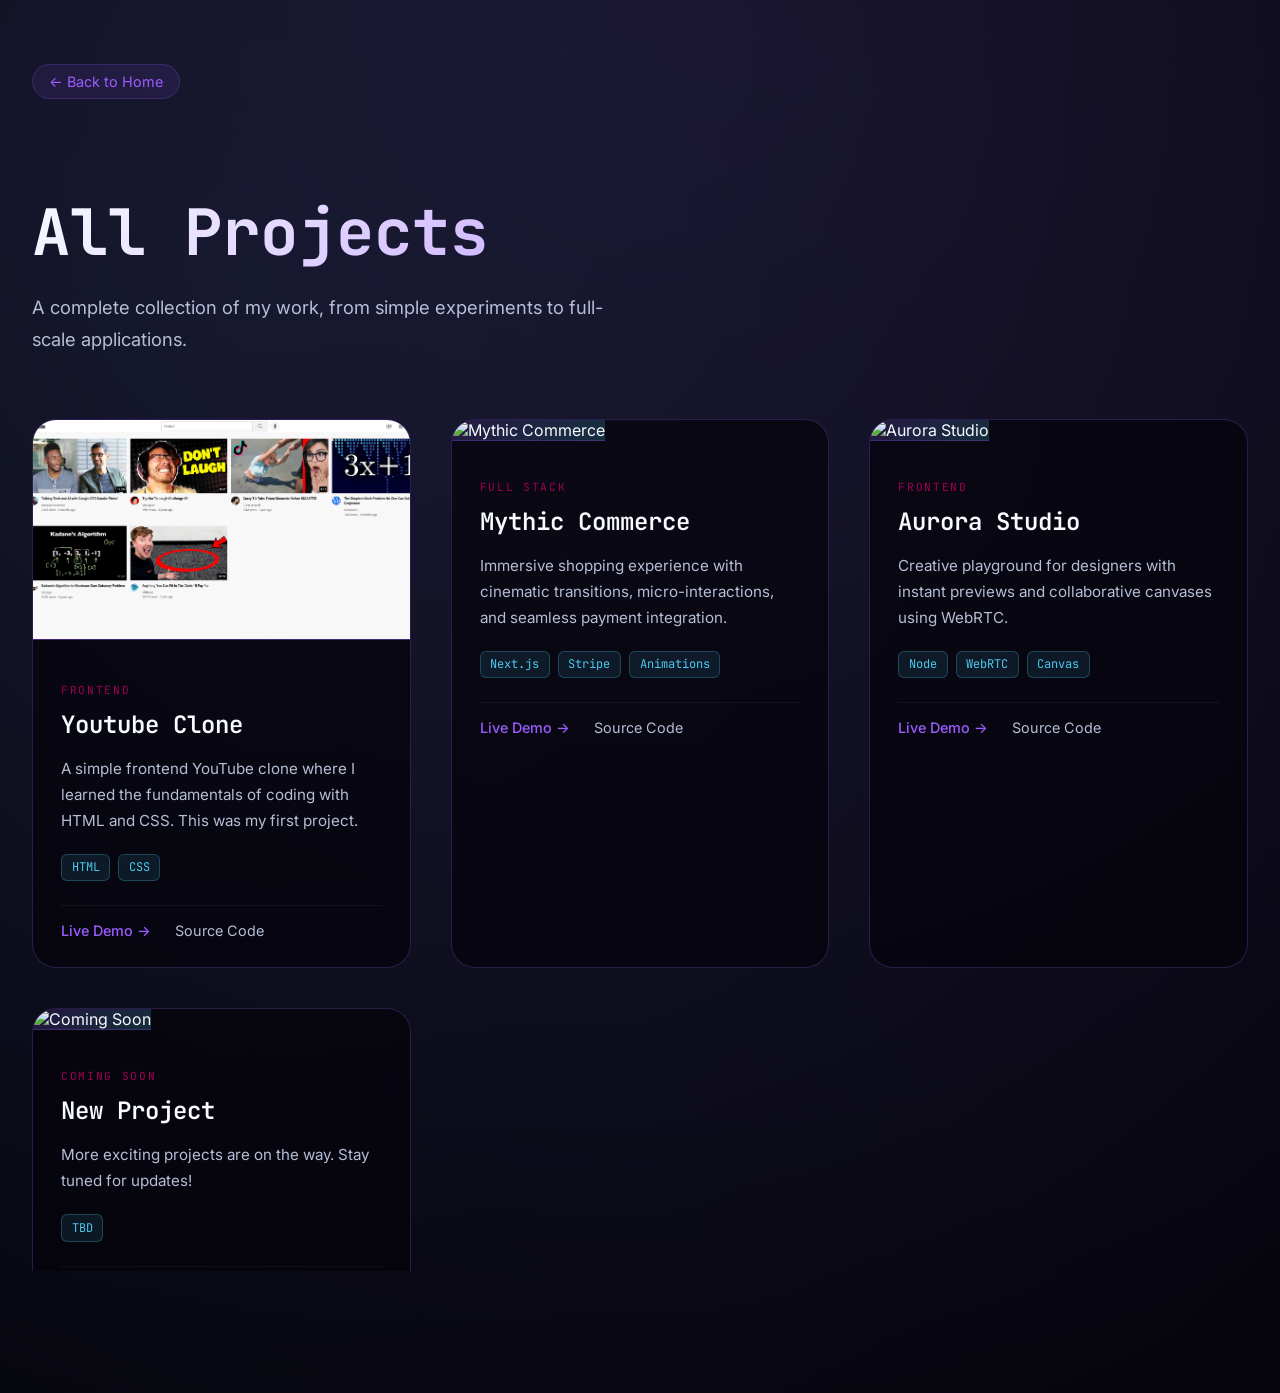
==== projects.html @ 7b9e7d7f "Complete portfolio redesign: Projects section tree layout, All Projects page, hero CTA, enhanced con" ====
<!DOCTYPE html>
<html lang="en">
  <head>
    <meta charset="UTF-8" />
    <meta name="viewport" content="width=device-width, initial-scale=1.0" />
    <title>All Projects | Z1NX Portfolio</title>
    <meta name="description" content="Complete portfolio of projects by Tanvir Hossain Jisan (Z1NX)." />
    <link rel="icon" href="icons/favicon.png" type="image/png">
    
    <link rel="preconnect" href="https://fonts.googleapis.com" />
    <link rel="preconnect" href="https://fonts.gstatic.com" crossorigin />
    <link
      href="https://fonts.googleapis.com/css2?family=JetBrains+Mono:wght@500;700&family=Inter:wght@400;500;600;700&display=swap"
      rel="stylesheet"
    />
    <link rel="stylesheet" href="./styles.css" />
    <style>
      /* Page-specific styles */
      .all-projects-page {
        min-height: 100vh;
        padding: 4rem 2rem 4rem;
        max-width: 1400px;
        margin: 0 auto;
      }

      .back-link {
        display: inline-flex;
        align-items: center;
        gap: 0.5rem;
        color: var(--purple);
        text-decoration: none;
        font-size: 0.9rem;
        margin-bottom: 3rem;
        padding: 0.5rem 1rem;
        border-radius: 2rem;
        background: rgba(155, 92, 255, 0.1);
        border: 1px solid rgba(155, 92, 255, 0.2);
        transition: all 0.3s;
      }

      .back-link:hover {
        background: var(--purple);
        color: #fff;
        border-color: var(--purple);
      }

      .page-title {
        font-size: clamp(2.5rem, 6vw, 4rem);
        margin-bottom: 1rem;
        color: var(--text);
        background: linear-gradient(135deg, var(--text), var(--purple));
        -webkit-background-clip: text;
        -webkit-text-fill-color: transparent;
        background-clip: text;
      }

      .page-subtitle {
        color: var(--muted);
        font-size: 1.15rem;
        margin-bottom: 4rem;
        max-width: 600px;
        line-height: 1.7;
      }

      /* Projects Grid */
      .projects-grid {
        display: grid;
        grid-template-columns: repeat(auto-fill, minmax(350px, 1fr));
        gap: 2.5rem;
      }

      .project-card-full {
        background: var(--card-bg);
        border: 1px solid var(--card-border);
        border-radius: 1.5rem;
        overflow: hidden;
        transition: all 0.4s cubic-bezier(0.4, 0, 0.2, 1);
        position: relative;
      }

      .project-card-full::before {
        content: "";
        position: absolute;
        inset: 0;
        background: radial-gradient(circle at top, rgba(155, 92, 255, 0.15), transparent 60%);
        opacity: 0;
        transition: opacity 0.4s ease;
        pointer-events: none;
      }

      .project-card-full:hover {
        transform: translateY(-12px);
        border-color: rgba(155, 92, 255, 0.5);
        box-shadow: 0 30px 60px rgba(0, 0, 0, 0.4), 0 0 40px rgba(155, 92, 255, 0.1);
      }

      .project-card-full:hover::before {
        opacity: 1;
      }

      .project-image {
        width: 100%;
        height: 220px;
        object-fit: cover;
        border-bottom: 1px solid var(--card-border);
        background: linear-gradient(135deg, rgba(155, 92, 255, 0.2), rgba(76, 201, 240, 0.2));
      }

      .project-info {
        padding: 1.75rem;
        position: relative;
        z-index: 1;
      }

      .project-category {
        font-family: var(--font-mono);
        font-size: 0.7rem;
        color: var(--maroon);
        text-transform: uppercase;
        letter-spacing: 0.15em;
        margin-bottom: 0.75rem;
      }

      .project-name {
        font-size: 1.5rem;
        color: var(--text);
        margin: 0 0 1rem;
        font-weight: 600;
        transition: color 0.3s;
      }

      .project-card-full:hover .project-name {
        color: var(--purple);
      }

      .project-desc {
        color: var(--muted);
        font-size: 0.95rem;
        line-height: 1.7;
        margin-bottom: 1.25rem;
      }

      .project-tech {
        display: flex;
        flex-wrap: wrap;
        gap: 0.5rem;
        margin-bottom: 1.5rem;
      }

      .project-tech span {
        font-size: 0.75rem;
        font-family: var(--font-mono);
        color: var(--blue);
        background: rgba(76, 201, 240, 0.1);
        padding: 0.3rem 0.6rem;
        border-radius: 6px;
        border: 1px solid rgba(76, 201, 240, 0.25);
      }

      .project-actions {
        display: flex;
        gap: 1.5rem;
        padding-top: 1rem;
        border-top: 1px solid rgba(255, 255, 255, 0.05);
      }

      .project-actions a {
        font-size: 0.9rem;
        color: var(--muted);
        text-decoration: none;
        transition: all 0.3s;
      }

      .project-actions a:first-child {
        color: var(--purple);
        font-weight: 500;
      }

      .project-actions a:hover {
        color: var(--text);
        transform: translateX(4px);
      }

      /* Light theme adjustments */
      [data-theme="light"] .project-card-full {
        box-shadow: 0 4px 20px rgba(0, 0, 0, 0.06);
      }

      [data-theme="light"] .project-card-full:hover {
        box-shadow: 0 30px 60px rgba(0, 0, 0, 0.12);
      }

      [data-theme="light"] .project-actions {
        border-top-color: rgba(0, 0, 0, 0.06);
      }

      [data-theme="light"] .page-title {
        background: linear-gradient(135deg, var(--text), var(--purple));
        -webkit-background-clip: text;
        -webkit-text-fill-color: transparent;
      }

      @media (max-width: 768px) {
        .projects-grid {
          grid-template-columns: 1fr;
        }

        .all-projects-page {
          padding: 3rem 1.5rem;
        }
      }
    </style>
  </head>
  <body class="loaded">
    <script>
      // Initialize theme IMMEDIATELY before content renders
      const savedTheme = localStorage.getItem('theme') || 'dark';
      document.documentElement.setAttribute('data-theme', savedTheme);
    </script>
    <main class="all-projects-page">
      <a href="index.html" class="back-link">← Back to Home</a>
      
      <h1 class="page-title">All Projects</h1>
      <p class="page-subtitle">A complete collection of my work, from simple experiments to full-scale applications.</p>

      <div class="projects-grid">
        <!-- Project 1 -->
        <article class="project-card-full">
          <img src="icons/youtube-demo.png" alt="Youtube Clone" class="project-image" />
          <div class="project-info">
            <p class="project-category">Frontend</p>
            <h3 class="project-name">Youtube Clone</h3>
            <p class="project-desc">A simple frontend YouTube clone where I learned the fundamentals of coding with HTML and CSS. This was my first project.</p>
            <div class="project-tech">
              <span>HTML</span>
              <span>CSS</span>
            </div>
            <div class="project-actions">
              <a href="https://z1nx-34.github.io/Youtube.com-Clone/" target="_blank">Live Demo →</a>
              <a href="https://github.com/Z1NX-34/Youtube.com-Clone" target="_blank">Source Code</a>
            </div>
          </div>
        </article>

        <!-- Project 2 -->
        <article class="project-card-full">
          <img src="https://placehold.co/600x400/100a1f/4cc9f0?text=Mythic+Commerce" alt="Mythic Commerce" class="project-image" />
          <div class="project-info">
            <p class="project-category">Full Stack</p>
            <h3 class="project-name">Mythic Commerce</h3>
            <p class="project-desc">Immersive shopping experience with cinematic transitions, micro-interactions, and seamless payment integration.</p>
            <div class="project-tech">
              <span>Next.js</span>
              <span>Stripe</span>
              <span>Animations</span>
            </div>
            <div class="project-actions">
              <a href="#" target="_blank">Live Demo →</a>
              <a href="#" target="_blank">Source Code</a>
            </div>
          </div>
        </article>

        <!-- Project 3 -->
        <article class="project-card-full">
          <img src="https://placehold.co/600x400/100a1f/a10054?text=Aurora+Studio" alt="Aurora Studio" class="project-image" />
          <div class="project-info">
            <p class="project-category">Frontend</p>
            <h3 class="project-name">Aurora Studio</h3>
            <p class="project-desc">Creative playground for designers with instant previews and collaborative canvases using WebRTC.</p>
            <div class="project-tech">
              <span>Node</span>
              <span>WebRTC</span>
              <span>Canvas</span>
            </div>
            <div class="project-actions">
              <a href="#" target="_blank">Live Demo →</a>
              <a href="#" target="_blank">Source Code</a>
            </div>
          </div>
        </article>

        <!-- Project 4 - Placeholder for future projects -->
        <article class="project-card-full">
          <img src="https://placehold.co/600x400/100a1f/9b5cff?text=Coming+Soon" alt="Coming Soon" class="project-image" />
          <div class="project-info">
            <p class="project-category">Coming Soon</p>
            <h3 class="project-name">New Project</h3>
            <p class="project-desc">More exciting projects are on the way. Stay tuned for updates!</p>
            <div class="project-tech">
              <span>TBD</span>
            </div>
            <div class="project-actions">
              <a href="#">Coming Soon →</a>
            </div>
          </div>
        </article>
      </div>
    </main>


  </body>
</html>
---- styles.css ----
:root {
  --bg: #05030b;
  --purple: #9b5cff;
  --blue: #4cc9f0;
  --maroon: #a10054;
  --glass: rgba(255, 255, 255, 0.08);
  --text: #f8fbff;
  --muted: #b6bed5;
  --shadow: 0 4px 20px rgba(0, 0, 0, 0.3);
  --card-bg: rgba(5, 3, 11, 0.7);
  --card-border: rgba(155, 92, 255, 0.25);
  --header-bg: rgba(5, 3, 11, 0.4);
  --header-scrolled-bg: rgba(5, 3, 11, 0.7);
  --input-bg: rgba(5, 3, 11, 0.6);
  --chip-bg: rgba(5, 3, 11, 0.45);
  --gradient-1: rgba(155, 92, 255, 0.12);
  --gradient-2: rgba(76, 201, 240, 0.08);
  --footer-bg: linear-gradient(
    180deg,
    rgba(5, 3, 11, 0.6),
    rgba(5, 3, 11, 0.9)
  );
  --footer-border: rgba(255, 255, 255, 0.1);
  --font-sans: "Inter", sans-serif;
  --font-mono: "JetBrains Mono", monospace;
}

[data-theme="light"] {
  --bg: #fafbfc;
  --purple: #8b5cf6;
  --blue: #06b6d4;
  --maroon: #f43f5e;
  --glass: rgba(255, 255, 255, 0.9);
  --text: #1e293b;
  --muted: #475569;
  --shadow: 0 4px 24px rgba(0, 0, 0, 0.06), 0 1px 3px rgba(0, 0, 0, 0.08);
  --card-bg: #ffffff;
  --card-border: rgba(0, 0, 0, 0.08);
  --header-bg: rgba(250, 251, 252, 0.85);
  --header-scrolled-bg: rgba(250, 251, 252, 0.98);
  --input-bg: #ffffff;
  --chip-bg: #f1f5f9;
  --gradient-1: rgba(139, 92, 246, 0.06);
  --gradient-2: rgba(6, 182, 212, 0.04);
  --footer-bg: linear-gradient(
    180deg,
    rgba(250, 251, 252, 0.95),
    rgba(241, 245, 249, 1)
  );
  --footer-border: rgba(0, 0, 0, 0.06);
}

*,
*::before,
*::after {
  box-sizing: border-box;
  /* Removed heavy global transitions for better performance */
}

/* Lenis Smooth Scroll Styles */
html.lenis, html.lenis body {
  height: auto;
}

.lenis.lenis-smooth {
  scroll-behavior: auto !important;
}

.lenis.lenis-smooth [data-lenis-prevent] {
  overscroll-behavior: contain;
}

/* Performance optimizations for smooth scrolling */
html {
  -webkit-font-smoothing: antialiased;
  -moz-osx-font-smoothing: grayscale;
}

body {
  will-change: scroll-position;
  -webkit-overflow-scrolling: touch;
}

/* GPU acceleration and containment for key elements */
.site-header {
  transform: translateZ(0);
  backface-visibility: hidden;
}

.section {
  transform: translateZ(0);
  backface-visibility: hidden;
  contain: content; /* Isolates rendering for better performance */
}

/* Custom Scrollbar */
::-webkit-scrollbar {
  width: 10px;
}

::-webkit-scrollbar-track {
  background: var(--bg);
}

::-webkit-scrollbar-thumb {
  background: var(--muted);
  border-radius: 5px;
  border: 2px solid var(--bg);
}

::-webkit-scrollbar-thumb:hover {
  background: var(--purple);
}

body {
  margin: 0;
  font-family: var(--font-sans);
  background: radial-gradient(circle at top, var(--gradient-1), transparent),
    radial-gradient(circle at 20% 20%, var(--gradient-2), transparent),
    var(--bg);
  color: var(--text);
  min-height: 100vh;
  overflow-x: hidden;
  opacity: 0;
}

h1,
h2,
h3,
h4,
h5,
h6 {
  font-family: var(--font-mono);
}

body.loaded {
  opacity: 1;
  animation: fadeIn 0.6s ease-out forwards;
}

/* Page Load Animation */
@keyframes fadeIn {
  from {
    opacity: 0;
  }
  to {
    opacity: 1;
  }
}

@keyframes slideUp {
  from {
    opacity: 0;
    transform: translateY(30px);
  }
  to {
    opacity: 1;
    transform: translateY(0);
  }
}

/* Apply load animations to hero elements */
body.loaded .hero-visual {
  animation: slideUp 0.7s ease-out 0.1s forwards;
  opacity: 0;
}

body.loaded .hero-content {
  animation: slideUp 0.7s ease-out 0.2s forwards;
  opacity: 0;
}

body.loaded .site-header {
  animation: slideUp 0.5s ease-out forwards;
  opacity: 0;
}

canvas#particle-canvas {
  position: fixed;
  inset: 0;
  width: 100%;
  height: 100%;
  z-index: -2;
  opacity: 0;
  transition: opacity 1s ease 0.3s;
  pointer-events: none;
}

canvas#particle-canvas.ready {
  opacity: 0.4;
}

.scroll-progress {
  position: fixed;
  top: 0;
  left: 0;
  height: 2px;
  background: linear-gradient(90deg, var(--purple), var(--blue));
  z-index: 1001;
  transform-origin: left;
  transform: scaleX(0);
  transition: transform 0.1s ease;
}

/* ===== REDESIGNED NAVBAR ===== */
.site-header {
  position: fixed;
  top: 0;
  left: 0;
  right: 0;
  width: 100%;
  padding: 0.8rem 2rem;
  display: flex;
  justify-content: space-between;
  align-items: center;
  z-index: 1000;
  
  background: rgba(5, 3, 11, 0.6);
  border-bottom: 1px solid rgba(255, 255, 255, 0.05);
  transform: translateZ(0);
  will-change: transform;
  transition: background 0.3s ease, border-color 0.3s ease, padding 0.3s ease;
}

.site-header.scrolled {
  background: rgba(5, 3, 11, 0.98);
  backdrop-filter: blur(12px);
  -webkit-backdrop-filter: blur(12px);
  border-bottom-color: rgba(255, 255, 255, 0.1);
  padding: 0.6rem 2rem;
  box-shadow: 0 4px 20px rgba(0, 0, 0, 0.3);
}

[data-theme="light"] .site-header {
  background: rgba(255, 255, 255, 0.85);
}

[data-theme="light"] .site-header.scrolled {
  background: rgba(255, 255, 255, 0.98);
  backdrop-filter: blur(12px);
  -webkit-backdrop-filter: blur(12px);
  box-shadow: 0 4px 20px rgba(0, 0, 0, 0.08);
}

/* Logo with pill style */
.logo {
  display: flex;
  align-items: center;
  gap: 0.6rem;
  font-family: var(--font-mono);
  font-weight: 500;
  font-size: 0.95rem;
  color: var(--text);
  text-decoration: none;
  
  /* Pill styles */
  background: rgba(255, 255, 255, 0.03);
  border: 1px solid rgba(255, 255, 255, 0.08);
  border-radius: 100px;
  padding: 0.4rem 1rem 0.4rem 0.4rem;
  
  transition: all 0.3s ease;
}

[data-theme="light"] .logo {
  background: rgba(0, 0, 0, 0.03);
  border-color: rgba(0, 0, 0, 0.08);
}

.logo:hover {
  background: rgba(255, 255, 255, 0.06);
  transform: translateY(-1px);
}

[data-theme="light"] .logo:hover {
  background: rgba(0, 0, 0, 0.05);
}

.logo-img {
  width: 28px;
  height: 28px;
  border-radius: 50%;
  object-fit: cover;
}

.logo-text {
  letter-spacing: 0.05em;
}

/* Center Navigation */
.main-nav {
  position: absolute;
  left: 50%;
  transform: translateX(-50%);
  display: flex;
  align-items: center;
  gap: 0.5rem;
  background: rgba(255, 255, 255, 0.03);
  border: 1px solid rgba(255, 255, 255, 0.08);
  border-radius: 100px;
  padding: 0.35rem;
  
}

[data-theme="light"] .main-nav {
  background: rgba(0, 0, 0, 0.03);
  border-color: rgba(0, 0, 0, 0.08);
}

.main-nav .nav-link {
  display: flex;
  align-items: center;
  gap: 0.5rem;
  padding: 0.5rem 1rem;
  border-radius: 100px;
  color: var(--muted);
  text-decoration: none;
  font-size: 0.85rem;
  font-weight: 400;
  transition: all 0.25s ease;
  position: relative;
  white-space: nowrap;
}

.main-nav .nav-link svg {
  width: 16px;
  height: 16px;
  stroke-width: 1.5;
  flex-shrink: 0;
}

.main-nav .nav-link:hover {
  color: var(--text);
  background: rgba(255, 255, 255, 0.06);
}

[data-theme="light"] .main-nav .nav-link:hover {
  background: rgba(0, 0, 0, 0.05);
}

.main-nav .nav-link.active {
  color: var(--text);
  background: rgba(255, 255, 255, 0.1);
}

[data-theme="light"] .main-nav .nav-link.active {
  background: rgba(0, 0, 0, 0.08);
}

.main-nav .nav-link:focus-visible {
  outline: 2px solid var(--blue);
  outline-offset: 2px;
}

/* Theme toggle in nav */
.theme-toggle {
  background: transparent;
  border: none;
  color: var(--muted);
  cursor: pointer;
  padding: 0.5rem;
  border-radius: 50%;
  display: flex;
  align-items: center;
  justify-content: center;
  transition: all 0.25s ease;
  margin-left: 0.25rem;
}

.theme-toggle:hover {
  background: rgba(255, 255, 255, 0.08);
  color: var(--text);
}

[data-theme="light"] .theme-toggle:hover {
  background: rgba(0, 0, 0, 0.06);
}

.theme-toggle svg {
  width: 18px;
  height: 18px;
}

.sun-icon {
  display: none;
}

[data-theme="light"] .sun-icon {
  display: block;
}

[data-theme="light"] .moon-icon {
  display: none;
}

/* Contact Button */
.contact-btn {
  display: flex;
  align-items: center;
  gap: 0.5rem;
  padding: 0.55rem 1.2rem;
  background: rgba(255, 255, 255, 0.05);
  border: 1px solid rgba(255, 255, 255, 0.12);
  border-radius: 100px;
  color: var(--text);
  text-decoration: none;
  font-size: 0.85rem;
  font-weight: 400;
  transition: all 0.25s ease;
}

[data-theme="light"] .contact-btn {
  background: rgba(0, 0, 0, 0.04);
  border-color: rgba(0, 0, 0, 0.1);
}

.contact-btn svg {
  width: 16px;
  height: 16px;
  stroke-width: 1.5;
}

.contact-btn:hover {
  background: rgba(255, 255, 255, 0.1);
  border-color: rgba(255, 255, 255, 0.2);
  transform: translateY(-1px);
}

[data-theme="light"] .contact-btn:hover {
  background: rgba(0, 0, 0, 0.08);
  border-color: rgba(0, 0, 0, 0.15);
}

.contact-btn:focus-visible {
  outline: 2px solid var(--blue);
  outline-offset: 2px;
}

main {
  padding-top: 6rem;
}

.section {
  padding: 6rem 5vw;
  position: relative;
}

/* ===== HERO SECTION ===== */
.hero {
  min-height: 90vh;
  display: flex;
  align-items: center;
  justify-content: center;
  position: relative;
  padding-top: 6rem;
  overflow: hidden;
}

/* Grid Background */
.hero-grid-bg {
  position: absolute;
  inset: 0;
  background-image: 
    linear-gradient(rgba(255, 255, 255, 0.03) 1px, transparent 1px),
    linear-gradient(90deg, rgba(255, 255, 255, 0.03) 1px, transparent 1px);
  background-size: 50px 50px;
  z-index: -1;
  mask-image: radial-gradient(circle at center, black 40%, transparent 80%);
}

[data-theme="light"] .hero-grid-bg {
  background-image: 
    linear-gradient(rgba(0, 0, 0, 0.03) 1px, transparent 1px),
    linear-gradient(90deg, rgba(0, 0, 0, 0.03) 1px, transparent 1px);
}

/* Hero Info Bar */
.hero-info-bar {
  position: absolute;
  top: 7rem;
  left: 50%;
  transform: translateX(-50%);
  display: flex;
  justify-content: space-between;
  align-items: center;
  width: min(1200px, 92vw);
  padding: 0.5rem 0;
  z-index: 10;
}

.hero-location {
  display: flex;
  align-items: center;
  gap: 0.5rem;
  color: var(--muted);
  font-size: 0.9rem;
  font-weight: 500;
}

.hero-location .flag {
  font-size: 1.2rem;
}

.hero-time {
  display: flex;
  align-items: center;
  gap: 0.5rem;
}

.hero-time .time-label {
  font-size: 0.8rem;
  color: var(--muted);
  text-transform: uppercase;
  letter-spacing: 0.5px;
}

.hero-time .time-value {
  font-size: 0.95rem;
  font-weight: 600;
  color: var(--text);
  font-family: var(--font-mono);
}

@media (max-width: 768px) {
  .hero-info-bar {
    top: 0.5rem;
    padding: 0.25rem 1rem;
  }

  .hero-location {
    font-size: 0.8rem;
  }

  .hero-location .flag {
    font-size: 1rem;
  }

  .hero-time .time-label {
    display: none;
  }

  .hero-time .time-value {
    font-size: 0.85rem;
  }
}


.hero-grid {
  display: grid;
  grid-template-columns: 1fr 1.5fr;
  gap: 4rem;
  align-items: center;
  width: min(1200px, 92vw);
  margin: 0 auto;
}

/* Hero Visual (Left Side) */
.hero-visual {
  display: flex;
  justify-content: center;
  align-items: center;
}

.pfp-frame {
  width: clamp(280px, 30vw, 400px);
  aspect-ratio: 3 / 4;
  border-radius: 24px;
  overflow: hidden;
  box-shadow: 0 4px 16px rgba(0, 0, 0, 0.3);
  position: relative;
}

.pfp-image {
  width: 100%;
  height: 100%;
  object-fit: cover;
}

/* Hero Content (Right Side) */
.hero-content {
  text-align: left;
  display: flex;
  flex-direction: column;
  justify-content: center;
  align-items: flex-start; /* Prevent children from stretching */
}

.hero-content .eyebrow {
  font-size: 1.4rem;
  color: var(--text);
  margin-bottom: 0.5rem;
  font-weight: 500;
}

.highlight-name {
  color: var(--blue);
  font-weight: 700;
}

.hero-title {
  font-size: clamp(2.5rem, 5vw, 4rem);
  line-height: 1.1;
  font-weight: 700;
  margin: 0.5rem 0 1.5rem;
  letter-spacing: -0.02em;
}

.hero-title .highlight {
  display: block;
  background: linear-gradient(90deg, #a78bfa, #f472b6);
  -webkit-background-clip: text;
  -webkit-text-fill-color: transparent;
  background-clip: text;
  color: transparent;
  margin-top: 0.2rem;
  display: flex;
  align-items: center;
  gap: 0.5rem;
}

[data-theme="light"] .hero-title .highlight {
  background: linear-gradient(90deg, #7c3aed, #db2777);
  -webkit-background-clip: text;
  background-clip: text;
}

.hero-title .emoji {
  font-size: clamp(2.5rem, 5vw, 4rem);
  -webkit-text-fill-color: initial;
  filter: drop-shadow(0 0 20px rgba(244, 114, 182, 0.4));
}

.hero-role-row {
  display: flex;
  align-items: baseline;
  gap: 1.5rem;
  margin-bottom: 2rem;
  flex-wrap: wrap;
}

.hero-role {
  font-size: 1.25rem;
  color: var(--text);
  font-weight: 600;
  margin-bottom: 0;
}

.hero-cta-btn {
  display: inline-flex;
  align-items: center;
  gap: 0.5rem;
  padding: 0.5rem 1.25rem;
  background: var(--purple);
  color: #fff;
  text-decoration: none;
  font-size: 0.9rem;
  font-weight: 600;
  border-radius: 2rem;
  transition: all 0.3s ease;
  box-shadow: 0 4px 15px rgba(155, 92, 255, 0.3);
  position: relative;
  top: -2px;
}

.hero-cta-btn:hover {
  background: #a855f7;
  transform: translateY(-2px);
  box-shadow: 0 8px 25px rgba(155, 92, 255, 0.5);
}

/* Hero Social Icons */
.hero-socials-container {
  display: inline-block;
  margin-top: 0.5rem;
}

.hero-socials {
  display: flex;
  gap: 0.8rem;
  padding: 0.5rem;
  background: rgba(255, 255, 255, 0.03);
  border: 1px solid rgba(255, 255, 255, 0.08);
  border-radius: 100px;
  
}

[data-theme="light"] .hero-socials {
  background: rgba(0, 0, 0, 0.03);
  border-color: rgba(0, 0, 0, 0.08);
}

.hero-socials a {
  width: 42px;
  height: 42px;
  border-radius: 50%;
  background: #f0fdf4; /* Off-white/cream color from reference */
  color: #1a1a1a; /* Dark icon color */
  display: flex;
  align-items: center;
  justify-content: center;
  transition: all 0.3s cubic-bezier(0.175, 0.885, 0.32, 1.275);
  position: relative;
  overflow: hidden;
}

.hero-socials a:hover {
  transform: translateY(-4px) scale(1.1);
  box-shadow: 0 4px 10px rgba(0, 0, 0, 0.2);
}

.hero-socials svg {
  width: 20px;
  height: 20px;
  fill: currentColor;
}

/* Specific hover colors if desired, or keep uniform dark */
.hero-socials a:hover {
  background: #ffffff;
}

/* Responsive Adjustments */
@media (max-width: 968px) {
  .hero-grid {
    grid-template-columns: 1fr;
    text-align: center;
    gap: 3rem;
  }

  .hero-visual {
    order: -1; /* Ensure image is on top on mobile */
  }

  .hero-content {
    align-items: center; /* Center align on mobile */
  }

  .hero-title .highlight {
    justify-content: center;
  }
  
  .pfp-frame {
    width: clamp(250px, 60vw, 350px);
  }
}

button,
.primary,
.ghost {
  font-family: inherit;
  border: none;
  padding: 0.9rem 1.8rem;
  border-radius: 999px;
  cursor: pointer;
  text-decoration: none;
  transition: transform 0.4s ease, box-shadow 0.4s ease, background 0.4s ease;
  position: relative;
  overflow: hidden;
}

button:focus-visible,
.primary:focus-visible,
.ghost:focus-visible {
  outline: 2px solid var(--blue);
  outline-offset: 3px;
}

.primary {
  background: linear-gradient(120deg, var(--purple), var(--blue));
  color: var(--text);
  box-shadow: 0 4px 12px rgba(155, 92, 255, 0.3);
}

.ghost {
  background: transparent;
  border: 1px solid rgba(255, 255, 255, 0.2);
  color: var(--text);
}

.primary:hover,
.ghost:hover {
  transform: translateY(-4px) scale(1.02);
  box-shadow: 0 6px 20px rgba(76, 201, 240, 0.3);
}

.about {
  display: grid;
  grid-template-columns: minmax(360px, 1.2fr) minmax(380px, 1fr);
  gap: 3rem;
  align-items: stretch;
}

@media (max-width: 960px) {
  .about {
    grid-template-columns: 1fr;
  }
}

.about-left {
  background: var(--glass);
  padding: 2rem;
  border-radius: 1.5rem;
  
  border: 1px solid rgba(255, 255, 255, 0.08);
  box-shadow: var(--shadow);
  transition: transform 0.4s ease, box-shadow 0.4s ease, border-color 0.4s ease;
}

.about-left:hover {
  transform: translateY(-4px);
  box-shadow: 0 4px 12px rgba(155, 92, 255, 0.2);
  border-color: rgba(155, 92, 255, 0.25);
}

.about-left p {
  color: var(--muted);
  line-height: 1.7;
  font-size: 1.02rem;
}

.about-left {
  display: flex;
  flex-direction: column;
  min-height: 100%;
}

.about-left > h2 {
  margin-top: 0;
}

.about-left > p {
  margin-bottom: 1.5rem;
}

.about-left > p:last-of-type {
  margin-bottom: 0;
}

.about-footer {
  margin-top: auto;
  padding-top: 2rem;
  border-top: 1px solid rgba(255, 255, 255, 0.08);
  display: flex;
  align-items: center;
  gap: 1.5rem;
  flex-wrap: wrap;
}

.about-social-links {
  display: flex;
  gap: 1rem;
  flex-wrap: wrap;
}

.about-social-links a {
  color: var(--muted);
  text-decoration: none;
  transition: color 0.3s, text-shadow 0.3s, transform 0.3s;
  display: inline-flex;
  align-items: center;
  gap: 0.5rem;
  padding: 0.6rem 1rem;
  border-radius: 999px;
  border: 1px solid transparent;
}

.about-social-links a:hover {
  color: var(--text);
  text-shadow: 0 0 12px rgba(161, 0, 84, 0.7);
  transform: translateY(-4px);
  border-color: rgba(255, 255, 255, 0.1);
}

.about-social-links .icon {
  width: 1.2rem;
  height: 1.2rem;
  display: inline-flex;
}

.about-social-links svg {
  fill: currentColor;
  width: 100%;
  height: 100%;
}
.tech-sections {
  display: flex;
  flex-direction: column;
  gap: 1.5rem;
  height: 100%;
}

.tech-panel {
  padding: 2rem;
  border-radius: 1.5rem;
  border: 1px solid rgba(255, 255, 255, 0.08);
  box-shadow: var(--shadow);
  position: relative;
  overflow: hidden;
  opacity: 1;
  transform: none;
  transition: box-shadow 0.3s ease, border-color 0.3s ease, transform 0.3s ease;
  flex: 1;
  min-height: 180px;
  cursor: pointer;
}

.tech-panel:hover {
  box-shadow: 0 4px 12px rgba(155, 92, 255, 0.25);
  border-color: rgba(155, 92, 255, 0.3);
  transform: translateY(-6px);
}

.tech-panel header {
  margin-bottom: 0.5rem;
}

.panel-kicker {
  text-transform: uppercase;
  letter-spacing: 0.3em;
  color: var(--muted);
  font-size: 0.75rem;
}

.tech-panel p {
  color: var(--muted);
  line-height: 1.6;
}

.panel-frontend {
  background: rgba(155, 92, 255, 0.08);
}

.panel-backend {
  background: rgba(161, 0, 84, 0.1);
}

.panel-ops {
  background: rgba(76, 201, 240, 0.1);
}

[data-theme="light"] .panel-frontend {
  background: rgba(155, 92, 255, 0.06);
}

[data-theme="light"] .panel-backend {
  background: rgba(161, 0, 84, 0.06);
}

[data-theme="light"] .panel-ops {
  background: rgba(76, 201, 240, 0.06);
}

.tech-grid {
  margin-top: 1.5rem;
  display: grid;
  grid-template-columns: repeat(auto-fit, minmax(120px, 1fr));
  gap: 0.9rem;
}

.tech-chip {
  position: relative;
  border: 1px solid var(--card-border);
  background: var(--chip-bg);
  border-radius: 1rem;
  padding: 1rem;
  display: flex;
  flex-direction: column;
  align-items: center;
  gap: 0.8rem;
  cursor: pointer;
  color: var(--text);
  font-family: inherit;
  transition: transform 0.2s ease, border-color 0.2s ease, box-shadow 0.2s ease;
  overflow: hidden;
  box-shadow: var(--shadow);
}

.tech-chip:hover {
  transform: translateY(-3px);
  border-color: var(--blue);
  box-shadow: 0 4px 10px rgba(76, 201, 240, 0.15);
}

.tech-chip img {
  width: 32px;
  height: 32px;
  filter: drop-shadow(0 10px 25px rgba(0, 0, 0, 0.4));
  transition: transform 0.4s ease;
}

.tech-chip::after {
  content: attr(data-tech);
  position: absolute;
  bottom: 0.2rem;
  font-size: 0.6rem;
  letter-spacing: 0.2em;
  color: rgba(255, 255, 255, 0.25);
}

.tech-chip:hover,
.tech-chip:focus-visible {
  transform: translateY(-6px) scale(1.05);
  border-color: rgba(255, 255, 255, 0.4);
  box-shadow: 0 6px 16px rgba(0, 0, 0, 0.5),
    inset 0 0 25px rgba(255, 255, 255, 0.08);
}

.tech-chip:hover img,
.tech-chip:focus-visible img {
  transform: scale(1.15) rotate(-4deg);
}

.tech-chip.active {
  animation: chipPulse 0.6s ease;
}

@keyframes chipPulse {
  0% {
    box-shadow: 0 0 0 0 rgba(76, 201, 240, 0.6);
  }
  70% {
    box-shadow: 0 0 0 16px rgba(76, 201, 240, 0);
  }
  100% {
    box-shadow: 0 0 0 0 rgba(76, 201, 240, 0);
  }
}

/* ===== EXPERIENCE SECTION ===== */
.experience {
  max-width: 1000px;
  margin: 0 auto;
}

.experience h2 {
  text-align: center;
  margin-bottom: 3rem;
  font-size: 2.5rem;
}

.experience-tabs {
  display: flex;
  gap: 0;
  margin-bottom: 2.5rem;
  border: 1px solid rgba(255, 255, 255, 0.15);
  border-radius: 100px;
  overflow: hidden;
  width: fit-content;
  margin-left: auto;
  margin-right: auto;
}

[data-theme="light"] .experience-tabs {
  border-color: rgba(0, 0, 0, 0.15);
}

.exp-tab {
  padding: 1rem 3rem;
  background: transparent;
  border: none;
  color: var(--muted);
  font-family: inherit;
  font-size: 1.1rem;
  font-weight: 500;
  cursor: pointer;
  transition: all 0.3s ease;
  position: relative;
}

.exp-tab:first-child {
  border-right: 1px solid rgba(255, 255, 255, 0.15);
}

[data-theme="light"] .exp-tab:first-child {
  border-right-color: rgba(0, 0, 0, 0.15);
}

.exp-tab:hover {
  color: var(--text);
  background: rgba(255, 255, 255, 0.05);
}

.exp-tab.active {
  background: rgba(155, 92, 255, 0.15);
  color: var(--text);
}

[data-theme="light"] .exp-tab.active {
  background: rgba(124, 58, 237, 0.1);
}

.experience-content {
  background: var(--glass);
  border: 1px solid rgba(255, 255, 255, 0.1);
  border-radius: 2rem;
  padding: 3rem;
}

[data-theme="light"] .experience-content {
  background: rgba(255, 255, 255, 0.7);
  border-color: rgba(0, 0, 0, 0.06);
  box-shadow: 0 4px 24px rgba(0, 0, 0, 0.04);
}

.exp-panel {
  display: none;
  opacity: 0;
  transform: translateY(10px);
  animation: none;
}

.exp-panel.active {
  display: block;
  animation: fadeSlideIn 0.4s ease forwards;
}

@keyframes fadeSlideIn {
  from {
    opacity: 0;
    transform: translateY(15px);
  }
  to {
    opacity: 1;
    transform: translateY(0);
  }
}

/* Timeline Styles */
.timeline {
  position: relative;
  padding-left: 5rem;
}

.timeline::before {
  content: "";
  position: absolute;
  left: 1.75rem;
  top: 0.5rem;
  bottom: 0.5rem;
  width: 3px;
  background: linear-gradient(180deg, var(--purple), var(--blue));
  border-radius: 2px;
}

.timeline-item {
  position: relative;
  padding-bottom: 3rem;
}

.timeline-item:last-child {
  padding-bottom: 0;
}

.timeline-icon {
  position: absolute;
  left: -4rem;
  top: 0;
  width: 3.5rem;
  height: 3.5rem;
  background: var(--bg);
  border: 3px solid var(--purple);
  border-radius: 50%;
  display: flex;
  align-items: center;
  justify-content: center;
  font-size: 1.5rem;
  box-shadow: 0 0 20px rgba(155, 92, 255, 0.3);
}

[data-theme="light"] .timeline-icon {
  background: #fff;
  border-color: var(--purple);
  box-shadow: 0 4px 12px rgba(0, 0, 0, 0.1);
}

.timeline-content {
  background: rgba(255, 255, 255, 0.03);
  border: 1px solid rgba(255, 255, 255, 0.08);
  border-radius: 1.25rem;
  padding: 1.75rem;
  transition: transform 0.3s ease, border-color 0.3s ease;
}

.timeline-content:hover {
  transform: translateX(8px);
  border-color: rgba(155, 92, 255, 0.3);
}

[data-theme="light"] .timeline-content {
  background: #ffffff;
  border-color: rgba(0, 0, 0, 0.06);
  box-shadow: 0 2px 8px rgba(0, 0, 0, 0.04);
}

[data-theme="light"] .timeline-content:hover {
  border-color: var(--purple);
  box-shadow: 0 4px 16px rgba(139, 92, 246, 0.12);
}

.timeline-content h3 {
  margin: 0.5rem 0 0.5rem;
  font-size: 1.4rem;
  color: var(--text);
  font-weight: 600;
}

.timeline-date {
  font-size: 0.9rem;
  color: var(--blue);
  font-weight: 600;
  text-transform: uppercase;
  letter-spacing: 0.5px;
}

.timeline-role {
  color: var(--purple);
  font-size: 1.05rem;
  font-weight: 500;
  margin: 0.25rem 0 0.75rem;
}

.timeline-desc {
  color: var(--muted);
  font-size: 1rem;
  line-height: 1.7;
  margin: 0;
}

@media (max-width: 768px) {
  .experience h2 {
    font-size: 2rem;
  }

  .experience-tabs {
    width: 100%;
  }
  
  .exp-tab {
    flex: 1;
    text-align: center;
    padding: 0.85rem 1.5rem;
    font-size: 1rem;
  }
  
  .experience-content {
    padding: 2rem 1.5rem;
  }
  
  .timeline {
    padding-left: 4rem;
  }

  .timeline::before {
    left: 1.25rem;
  }
  
  .timeline-icon {
    left: -3rem;
    width: 2.75rem;
    height: 2.75rem;
    font-size: 1.2rem;
  }

  .timeline-content {
    padding: 1.25rem;
  }

  .timeline-content h3 {
    font-size: 1.2rem;
  }
}

/* Scroll animations disabled for performance - elements visible by default */

.projects {
  position: relative;
}

.projects-header {
  display: flex;
  align-items: baseline;
  justify-content: center;
  gap: 1.5rem;
  margin-bottom: 3rem;
}

.projects-header h2 {
  margin-bottom: 0;
}

.view-all-link {
  color: var(--purple);
  text-decoration: none;
  font-size: 0.95rem;
  font-weight: 500;
  padding: 0.5rem 1rem;
  border: 1px solid rgba(155, 92, 255, 0.3);
  border-radius: 2rem;
  transition: all 0.3s ease;
}

.view-all-link:hover {
  background: var(--purple);
  color: #fff;
  border-color: var(--purple);
}

/* Project Tree Layout - Line on LEFT, Preview on RIGHT */
.project-tree {
  display: flex;
  flex-direction: column;
  gap: 0;
  position: relative;
  max-width: 1100px;
  margin: 0 auto;
  padding-left: 3rem;
}

/* Vertical line on the LEFT */
.project-tree::before {
  content: "";
  position: absolute;
  left: 0.5rem;
  top: 0;
  bottom: 0;
  width: 2px;
  background: linear-gradient(180deg, var(--purple), var(--blue), var(--purple));
  opacity: 0.5;
}

.tree-item {
  position: relative;
  display: flex;
  align-items: center;
  padding: 2rem 0;
}

/* Hide branch element - using pseudo element instead */
.tree-branch {
  display: none;
}

/* Node dot on the LEFT line */
.tree-node {
  position: absolute;
  left: -2.75rem;
  top: 50%;
  transform: translateY(-50%);
  width: 14px;
  height: 14px;
  background: var(--bg);
  border: 3px solid var(--purple);
  border-radius: 50%;
  z-index: 2;
  transition: all 0.3s ease;
}

/* Horizontal connector from node to content */
.tree-item::before {
  content: "";
  position: absolute;
  left: -2.5rem;
  top: 50%;
  width: 2.5rem;
  height: 2px;
  background: var(--purple);
  opacity: 0.4;
}

.tree-item:hover .tree-node {
  background: var(--purple);
  box-shadow: 0 0 20px rgba(155, 92, 255, 0.7);
  transform: translateY(-50%) scale(1.3);
}

/* Content card - WIDE by default, shrinks on hover */
.tree-content {
  flex: 1;
  padding: 1.5rem;
  background: rgba(255, 255, 255, 0.03);
  border: 1px solid rgba(255, 255, 255, 0.08);
  border-radius: 1rem;
  transition: all 0.4s ease;
  max-width: 100%;
}

.tree-item:hover .tree-content {
  max-width: calc(100% - 420px);
  background: rgba(255, 255, 255, 0.06);
  border-color: rgba(155, 92, 255, 0.4);
}

[data-theme="light"] .tree-content {
  background: #ffffff;
  border-color: rgba(0, 0, 0, 0.08);
  box-shadow: 0 2px 8px rgba(0, 0, 0, 0.04);
}

[data-theme="light"] .tree-item:hover .tree-content {
  border-color: var(--purple);
  box-shadow: 0 8px 30px rgba(0, 0, 0, 0.1);
}

[data-theme="light"] .tree-node {
  background: #ffffff;
}

[data-theme="light"] .tree-item:hover .tree-node {
  background: var(--purple);
}

.tree-number {
  font-family: var(--font-mono);
  font-size: 0.75rem;
  color: var(--maroon);
  letter-spacing: 0.15em;
  font-weight: 600;
}

.tree-title {
  font-size: 1.4rem;
  color: var(--text);
  margin: 0.3rem 0 0.75rem;
  font-weight: 600;
  transition: color 0.3s ease;
}

.tree-item:hover .tree-title {
  color: var(--purple);
}

.tree-tags {
  display: flex;
  gap: 0.5rem;
  flex-wrap: wrap;
  margin-bottom: 1rem;
}

.tree-tags span {
  font-size: 0.75rem;
  font-family: var(--font-mono);
  color: var(--blue);
  background: rgba(76, 201, 240, 0.1);
  padding: 0.25rem 0.6rem;
  border-radius: 4px;
  border: 1px solid rgba(76, 201, 240, 0.2);
}

.tree-links {
  display: flex;
  gap: 1.5rem;
}

.tree-links a {
  font-size: 0.9rem;
  color: var(--muted);
  text-decoration: none;
  transition: color 0.3s ease;
}

.tree-links a:first-child {
  color: var(--purple);
  font-weight: 500;
}

.tree-links a:hover {
  color: var(--text);
}

/* Preview on the RIGHT - Absolutely positioned, HIDDEN by default */
.tree-preview {
  position: absolute;
  right: 0;
  top: 50%;
  transform: translateY(-50%) scale(0.9);
  width: 400px;
  background: var(--card-bg);
  border: 1px solid rgba(255, 255, 255, 0.1);
  border-radius: 1rem;
  overflow: hidden;
  opacity: 0;
  transition: all 0.4s cubic-bezier(0.4, 0, 0.2, 1);
  box-shadow: 0 10px 40px rgba(0, 0, 0, 0.2);
  visibility: hidden;
  z-index: 10;
}

.tree-item:hover .tree-preview {
  opacity: 1;
  visibility: visible;
  transform: translateY(-50%) scale(1);
  border-color: rgba(155, 92, 255, 0.4);
  box-shadow: 0 20px 60px rgba(0, 0, 0, 0.4);
}

.tree-preview img {
  width: 100%;
  height: 180px;
  object-fit: cover;
  display: block;
}

.preview-overlay {
  padding: 1.25rem;
}

.preview-overlay p {
  font-size: 0.9rem;
  color: var(--muted);
  margin: 0;
  line-height: 1.6;
}

[data-theme="light"] .tree-preview {
  background: #ffffff;
  border-color: rgba(0, 0, 0, 0.08);
  box-shadow: 0 10px 40px rgba(0, 0, 0, 0.08);
}

[data-theme="light"] .tree-item:hover .tree-preview {
  border-color: var(--purple);
  box-shadow: 0 20px 60px rgba(0, 0, 0, 0.15);
}

/* Mobile: Stack vertically */
@media (max-width: 900px) {
  .tree-item {
    grid-template-columns: 1fr;
    gap: 1rem;
  }

  .tree-preview {
    opacity: 0;
    max-height: 0;
    transform: none;
  }

  .tree-item:hover .tree-preview {
    opacity: 1;
    max-height: 400px;
    transform: none;
  }
}

@media (max-width: 768px) {
  .project-tree {
    padding-left: 2rem;
  }

  .tree-node {
    left: -1.75rem;
  }

  .tree-item::before {
    left: -1.5rem;
    width: 1.5rem;
  }

  .tree-content {
    padding: 1rem;
  }

  .tree-title {
    font-size: 1.2rem;
  }

  .projects-header {
    flex-direction: column;
    gap: 0.75rem;
  }
}

/* Testimonials */
.testimonials-grid {
  display: grid;
  grid-template-columns: repeat(auto-fit, minmax(300px, 1fr));
  gap: 2rem;
  margin-top: 3rem;
}

.testimonial-card {
  background: radial-gradient(
      600px circle at var(--mouse-x, 50%) var(--mouse-y, 50%),
      rgba(255, 255, 255, 0.04),
      transparent 40%
    ),
    var(--card-bg);
  padding: 2rem;
  border-radius: 1.5rem;
  border: 1px solid var(--card-border);
  display: flex;
  flex-direction: column;
  gap: 1.5rem;
  transition: transform 0.3s ease, box-shadow 0.3s ease;
  box-shadow: var(--shadow);
}

.testimonial-card:hover {
  transform: translateY(-5px);
  border-color: rgba(155, 92, 255, 0.3);
}

.quote-icon {
  color: var(--purple);
  opacity: 0.8;
}

.quote-text {
  font-size: 1.05rem;
  line-height: 1.6;
  font-style: italic;
  color: var(--text);
  flex-grow: 1;
}

.client-info {
  display: flex;
  align-items: center;
  gap: 1rem;
}

.client-avatar img {
  width: 48px;
  height: 48px;
  border-radius: 50%;
  object-fit: cover;
  border: 2px solid rgba(155, 92, 255, 0.3);
}

.client-info h4 {
  margin: 0;
  font-size: 1rem;
  color: var(--text);
}

.client-info p {
  margin: 0;
  font-size: 0.85rem;
  color: var(--muted);
}

/* Blog */
.blog-grid {
  display: grid;
  grid-template-columns: repeat(auto-fit, minmax(300px, 1fr));
  gap: 2.5rem;
  margin-top: 3rem;
}

.blog-card {
  background: var(--card-bg);
  border-radius: 1.2rem;
  overflow: hidden;
  border: 1px solid var(--card-border);
  transition: transform 0.3s ease, box-shadow 0.3s ease;
  display: flex;
  flex-direction: column;
  box-shadow: var(--shadow);
}

.blog-card:hover {
  transform: translateY(-8px);
  box-shadow: 0 4px 16px rgba(0, 0, 0, 0.4);
  border-color: rgba(76, 201, 240, 0.3);
}

.blog-image {
  height: 200px;
  overflow: hidden;
}

.blog-image img {
  width: 100%;
  height: 100%;
  object-fit: cover;
  transition: transform 0.5s ease;
}

.blog-card:hover .blog-image img {
  transform: scale(1.05);
}

.blog-content {
  padding: 1.8rem;
  display: flex;
  flex-direction: column;
  flex-grow: 1;
}

.blog-date {
  font-size: 0.8rem;
  color: var(--blue);
  margin-bottom: 0.5rem;
  text-transform: uppercase;
  letter-spacing: 0.1em;
}

.blog-content h3 {
  margin: 0 0 0.8rem;
  font-size: 1.3rem;
  line-height: 1.3;
}

.blog-content p {
  color: var(--muted);
  font-size: 0.95rem;
  line-height: 1.6;
  margin-bottom: 1.5rem;
  flex-grow: 1;
}

.read-more {
  color: var(--text);
  text-decoration: none;
  font-size: 0.9rem;
  font-weight: 500;
  display: inline-flex;
  align-items: center;
  gap: 0.3rem;
  transition: gap 0.3s ease;
}

.read-more:hover {
  gap: 0.6rem;
  color: var(--blue);
}

.contact {
  text-align: center;
}

.contact-header {
  margin-bottom: 2rem;
}

.contact-status {
  display: inline-block;
  background: rgba(76, 201, 240, 0.1);
  color: var(--blue);
  padding: 0.5rem 1rem;
  border-radius: 2rem;
  font-size: 0.85rem;
  font-weight: 500;
  margin-bottom: 1.5rem;
  border: 1px solid rgba(76, 201, 240, 0.2);
}

.contact-header h2 {
  margin-bottom: 1rem;
}

.contact-intro {
  color: var(--muted);
  font-size: 1.1rem;
  line-height: 1.7;
  max-width: 550px;
  margin: 0 auto 1.5rem;
}

.contact-email {
  display: inline-flex;
  align-items: center;
  gap: 0.5rem;
  color: var(--purple);
  text-decoration: none;
  font-size: 1rem;
  font-weight: 500;
  padding: 0.75rem 1.25rem;
  background: rgba(155, 92, 255, 0.1);
  border-radius: 0.75rem;
  border: 1px solid rgba(155, 92, 255, 0.2);
  transition: all 0.3s ease;
}

.contact-email:hover {
  background: var(--purple);
  color: #fff;
  border-color: var(--purple);
}

.contact-email svg {
  stroke: currentColor;
}

.contact-form {
  margin: 2rem auto;
  max-width: 600px;
  display: flex;
  flex-direction: column;
  gap: 1.2rem;
  background: var(--glass);
  padding: 2rem;
  border-radius: 1.5rem;
  border: 1px solid rgba(255, 255, 255, 0.08);
  box-shadow: var(--shadow);
}

.contact-form label {
  text-align: left;
  display: flex;
  flex-direction: column;
  gap: 0.5rem;
  color: var(--muted);
}

.contact-form input,
.contact-form textarea {
  background: var(--input-bg);
  border: 1px solid rgba(255, 255, 255, 0.1);
  border-radius: 0.8rem;
  padding: 0.9rem;
  color: var(--text);
  font-family: inherit;
  transition: border 0.3s, box-shadow 0.3s;
}

.contact-form input:focus,
.contact-form textarea:focus {
  outline: none;
  border-color: var(--blue);
  box-shadow: 0 0 15px rgba(76, 201, 240, 0.4);
  transform: translateY(-1px);
}

.contact-form input:focus-visible,
.contact-form textarea:focus-visible {
  outline: 2px solid var(--blue);
  outline-offset: 2px;
}

.contact-form textarea {
  min-height: 140px;
  resize: vertical;
}

.form-status {
  margin-top: 1rem;
  padding: 0.75rem;
  border-radius: 0.5rem;
  text-align: center;
  font-size: 0.9rem;
  opacity: 0;
  transform: translateY(-10px);
  transition: opacity 0.3s ease, transform 0.3s ease;
}

.form-status.success {
  opacity: 1;
  transform: translateY(0);
  color: var(--blue);
  background: rgba(76, 201, 240, 0.1);
  border: 1px solid rgba(76, 201, 240, 0.3);
}

.form-status.error {
  opacity: 1;
  transform: translateY(0);
  color: var(--maroon);
  background: rgba(161, 0, 84, 0.1);
  border: 1px solid rgba(161, 0, 84, 0.3);
}

.contact-links {
  display: flex;
  justify-content: center;
  gap: 2rem;
  flex-wrap: wrap;
}

.contact-links a {
  color: var(--muted);
  text-decoration: none;
  transition: color 0.3s, text-shadow 0.3s, transform 0.3s;
  display: inline-flex;
  align-items: center;
  gap: 0.5rem;
  padding: 0.6rem 1rem;
  border-radius: 999px;
  border: 1px solid transparent;
}

.contact-links a:hover {
  color: var(--text);
  text-shadow: 0 0 12px rgba(161, 0, 84, 0.7);
  transform: translateY(-4px);
  border-color: rgba(255, 255, 255, 0.1);
}

.contact-links .icon {
  width: 1.2rem;
  height: 1.2rem;
  display: inline-flex;
}

.contact-links svg {
  fill: currentColor;
  width: 100%;
  height: 100%;
}

[data-scroll] {
  /* Scroll animations disabled - elements visible immediately */
  opacity: 1;
  transform: none;
}

/* Hamburger Menu */
.hamburger {
  display: none;
  flex-direction: column;
  gap: 5px;
  background: transparent;
  border: none;
  cursor: pointer;
  padding: 0.5rem;
  z-index: 1002;
}

.hamburger span {
  width: 25px;
  height: 2px;
  background: var(--text);
  transition: all 0.3s ease;
  border-radius: 2px;
}

.hamburger.active span:nth-child(1) {
  transform: rotate(45deg) translate(7px, 7px);
}

.hamburger.active span:nth-child(2) {
  opacity: 0;
}

.hamburger.active span:nth-child(3) {
  transform: rotate(-45deg) translate(7px, -7px);
}

/* Mobile Navigation Styles */
@media (max-width: 968px) {
  .hamburger {
    display: flex;
  }

  .site-header {
    flex-direction: row;
    justify-content: space-between;
    padding: 0.8rem 1.2rem;
  }

  .main-nav {
    position: fixed;
    top: 0;
    right: -100%;
    left: auto;
    width: 280px;
    height: 100vh;
    background: var(--bg);
    flex-direction: column;
    padding: 5rem 1.5rem 2rem;
    gap: 0.5rem;
    box-shadow: -5px 0 20px rgba(0, 0, 0, 0.3);
    transition: right 0.3s ease;
    z-index: 1001;
    overflow-y: auto;
    border-radius: 0;
    border: none;
    transform: none;
  }

  .main-nav.active {
    right: 0;
  }

  .main-nav .nav-link {
    font-size: 1rem;
    padding: 0.8rem 1rem;
    border-radius: 0.75rem;
    width: 100%;
    justify-content: flex-start;
  }

  .main-nav .nav-link svg {
    width: 20px;
    height: 20px;
  }

  .theme-toggle {
    margin-top: auto;
    width: 100%;
    justify-content: center;
    padding: 0.8rem;
    border-radius: 0.75rem;
    background: rgba(255, 255, 255, 0.05);
  }

  .contact-btn {
    display: none;
  }
}

/* Disable hover effects on touch devices for better performance */
@media (hover: none) and (pointer: coarse) {
  .project-card:hover {
    transform: none;
    min-height: 220px;
  }

  .tech-chip:hover,
  .tech-chip:focus-visible {
    transform: none;
    border-color: var(--card-border);
    box-shadow: var(--shadow);
  }

  .tech-chip:hover img,
  .tech-chip:focus-visible img {
    transform: none;
  }

  .testimonial-card:hover,
  .blog-card:hover {
    transform: none;
  }

  .tech-panel.visible:hover {
    transform: translateY(0);
    box-shadow: var(--shadow);
  }

  /* Disable spotlight effect on mobile */
  .project-card,
  .tech-chip,
  .testimonial-card {
    background: var(--card-bg) !important;
  }
}

@media (max-width: 768px) {
  .section {
    padding: 4rem 1.5rem;
  }

  .hero {
    padding-top: 5rem;
    min-height: auto;
  }

  .hero-grid {
    grid-template-columns: 1fr;
    gap: 2rem;
  }

  .hero-content {
    text-align: center;
  }

  .hero-title {
    font-size: clamp(2rem, 8vw, 3rem);
  }

  .hero-visual {
    align-self: center;
  }

  .hero-actions {
    justify-content: center;
  }

  .pfp-frame {
    width: clamp(250px, 70vw, 350px);
  }

  .about {
    grid-template-columns: 1fr;
    gap: 2rem;
  }

  .tech-grid {
    grid-template-columns: repeat(auto-fit, minmax(80px, 1fr));
    gap: 0.6rem;
  }

  .tech-chip {
    padding: 0.6rem;
    gap: 0.4rem;
  }

  .tech-chip img {
    width: 24px;
    height: 24px;
  }

  .project-card {
    min-height: 250px;
  }

  .project-card:hover {
    transform: translateX(0) scale(1.01);
    min-height: 380px;
  }

  .card-content {
    padding: 0.8rem;
  }

  .card-tags {
    gap: 0.4rem;
  }

  .tag {
    font-size: 0.7rem;
    padding: 0.25rem 0.5rem;
  }

  .testimonials-grid,
  .blog-grid {
    grid-template-columns: 1fr;
    gap: 1.5rem;
  }

  .contact-form {
    padding: 1.5rem;
  }

  .footer-content {
    grid-template-columns: 1fr;
    gap: 1.5rem;
  }
}

@media (max-width: 480px) {
  .hero-title {
    font-size: 1.8rem;
  }

  .hero-actions {
    flex-direction: column;
    width: 100%;
  }

  .hero-actions button,
  .hero-actions .primary,
  .hero-actions .ghost {
    width: 100%;
  }

  .project-filters {
    gap: 0.5rem;
  }

  .filter-btn {
    font-size: 0.8rem;
    padding: 0.5rem 1rem;
  }

  .logo {
    font-size: 0.9rem;
  }

  .logo-img {
    width: 28px;
    height: 28px;
  }
}

/* Minimal Footer */
.site-footer {
  padding: 2.5rem 1rem;
  background: var(--bg);
  border-top: 1px solid rgba(255, 255, 255, 0.06);
  margin-top: 4rem;
  display: flex;
  flex-direction: column;
  align-items: center;
  justify-content: center;
  gap: 1.25rem;
}

.footer-social-icons {
  display: flex;
  align-items: center;
  justify-content: center;
  gap: 0.5rem;
  background: rgba(255, 255, 255, 0.03);
  padding: 0.5rem 0.75rem;
  border-radius: 50px;
  border: 1px solid rgba(255, 255, 255, 0.06);
}

.footer-social-icons a {
  width: 38px;
  height: 38px;
  display: flex;
  align-items: center;
  justify-content: center;
  border-radius: 8px;
  transition: all 0.3s ease;
  background: transparent;
}

.footer-social-icons a:nth-child(1) {
  color: #0A66C2;
}

.footer-social-icons a:nth-child(2) {
  color: var(--text);
}

.footer-social-icons a:nth-child(3) {
  color: #EA4335;
}

.footer-social-icons a:nth-child(4) {
  color: #E57373;
}

.footer-social-icons a:hover {
  transform: translateY(-3px) scale(1.1);
  filter: brightness(1.2);
}

.footer-social-icons svg {
  width: 20px;
  height: 20px;
  fill: currentColor;
}

.footer-text {
  display: flex;
  flex-direction: column;
  align-items: center;
  gap: 0.25rem;
}

.footer-credit {
  color: var(--muted);
  font-size: 0.9rem;
  text-align: center;
  margin: 0;
  font-weight: 400;
  letter-spacing: 0.02em;
}

.footer-credit .credit-name {
  color: var(--blue);
  font-weight: 600;
  font-family: var(--font-mono);
}

.footer-copyright {
  color: var(--muted);
  font-size: 0.75rem;
  text-align: center;
  margin: 0;
  opacity: 0.6;
}

[data-theme="light"] .footer-social-icons {
  background: rgba(0, 0, 0, 0.03);
  border-color: rgba(0, 0, 0, 0.08);
}

.scroll-to-top {
  position: fixed;
  bottom: 2rem;
  right: 2rem;
  width: 3rem;
  height: 3rem;
  border-radius: 50%;
  background: linear-gradient(135deg, var(--purple), var(--blue));
  border: none;
  color: var(--text);
  cursor: pointer;
  display: flex;
  align-items: center;
  justify-content: center;
  opacity: 0;
  visibility: hidden;
  transform: translateY(20px);
  transition: all 0.3s ease;
  z-index: 999;
  box-shadow: 0 4px 12px rgba(155, 92, 255, 0.3);
}

.scroll-to-top.visible {
  opacity: 1;
  visibility: visible;
  transform: translateY(0);
}

.scroll-to-top:hover {
  transform: translateY(-4px);
  box-shadow: 0 4px 12px rgba(155, 92, 255, 0.4);
}

.scroll-to-top:focus-visible {
  outline: 2px solid var(--blue);
  outline-offset: 4px;
}

.scroll-to-top svg {
  width: 1.5rem;
  height: 1.5rem;
  stroke: #ffffff;
  stroke-width: 2.5;
}

@media (max-width: 768px) {
  .scroll-to-top {
    bottom: 1.5rem;
    right: 1.5rem;
    width: 2.5rem;
    height: 2.5rem;
  }
}
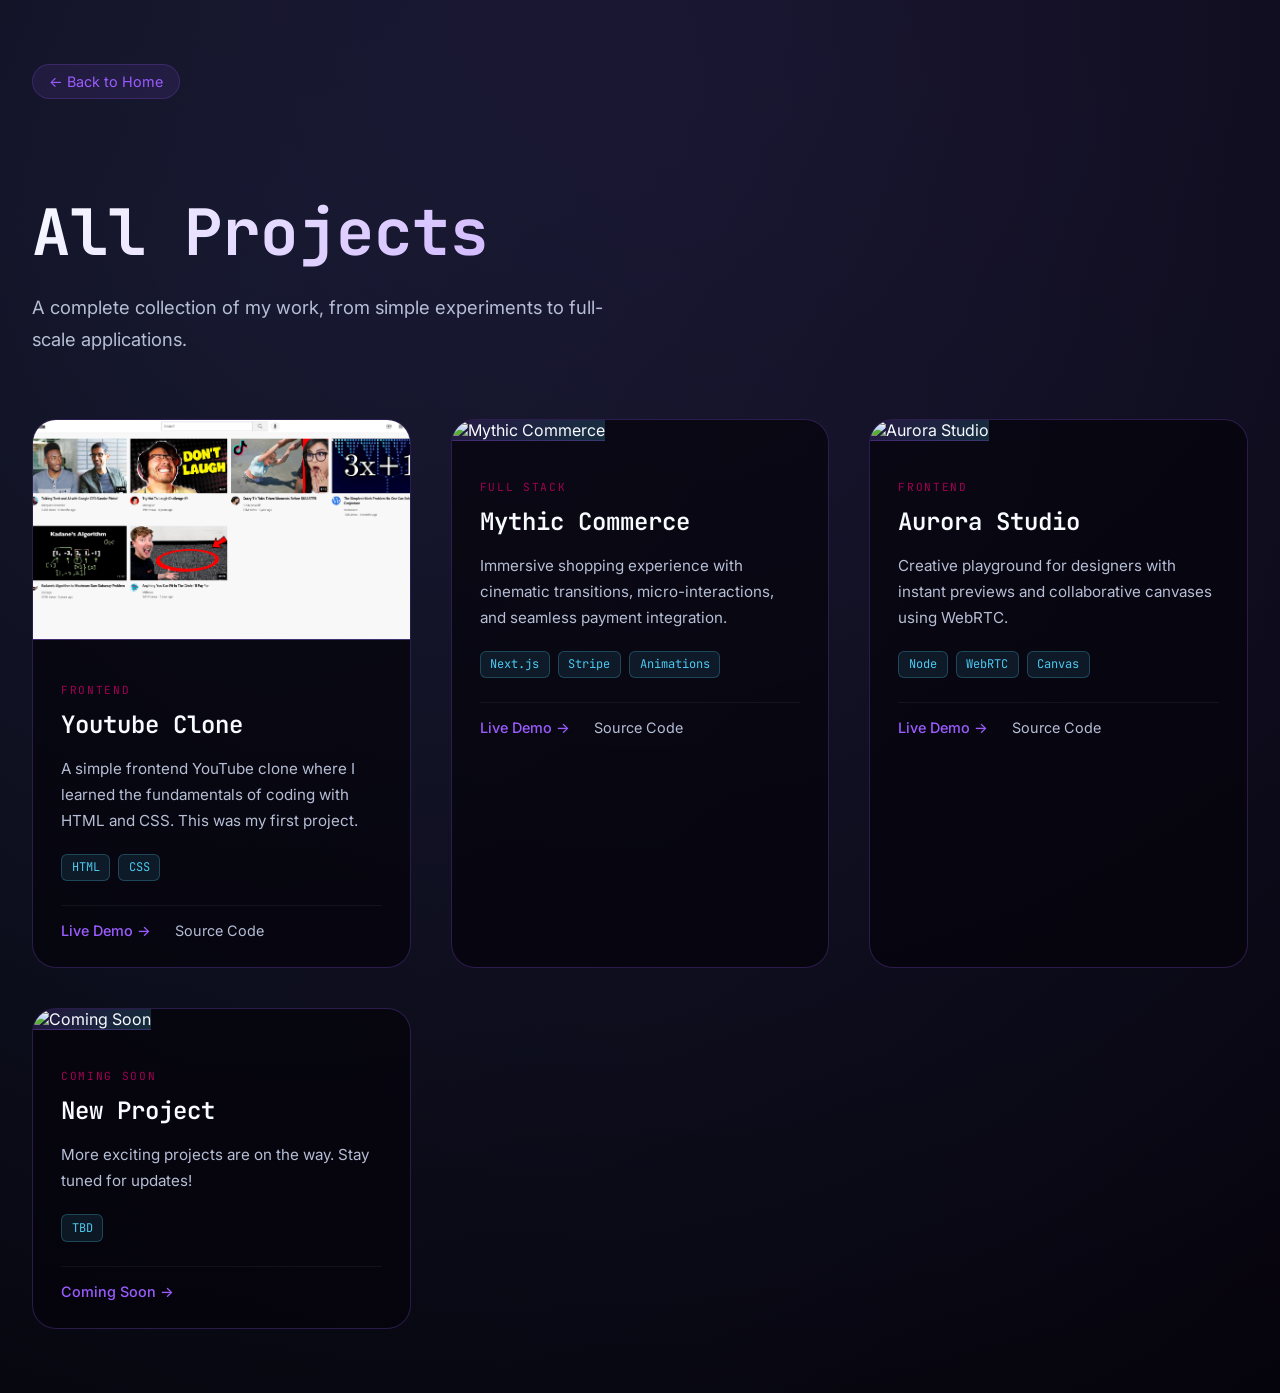
==== commit 1b7652de: "Update highlighted projects and add project images" ====
--- a/projects.html
+++ b/projects.html
@@ -198,6 +198,7 @@
         background: linear-gradient(135deg, var(--text), var(--purple));
         -webkit-background-clip: text;
         -webkit-text-fill-color: transparent;
+        background-clip: text;
       }
 
       @media (max-width: 768px) {
--- a/styles.css
+++ b/styles.css
@@ -783,143 +783,249 @@
   box-shadow: 0 6px 20px rgba(76, 201, 240, 0.3);
 }
 
-.about {
+/* ===== NEW ABOUT SECTION ===== */
+.about-section {
+  padding: 6rem 0;
+}
+
+.about-container {
   display: grid;
-  grid-template-columns: minmax(360px, 1.2fr) minmax(380px, 1fr);
-  gap: 3rem;
-  align-items: stretch;
-}
-
-@media (max-width: 960px) {
-  .about {
+  grid-template-columns: 1fr 1.2fr;
+  gap: 4rem;
+  max-width: 1300px;
+  margin: 0 auto;
+  align-items: start;
+}
+
+@media (max-width: 1024px) {
+  .about-container {
     grid-template-columns: 1fr;
-  }
-}
-
-.about-left {
-  background: var(--glass);
-  padding: 2rem;
-  border-radius: 1.5rem;
-  
-  border: 1px solid rgba(255, 255, 255, 0.08);
-  box-shadow: var(--shadow);
-  transition: transform 0.4s ease, box-shadow 0.4s ease, border-color 0.4s ease;
-}
-
-.about-left:hover {
-  transform: translateY(-4px);
-  box-shadow: 0 4px 12px rgba(155, 92, 255, 0.2);
-  border-color: rgba(155, 92, 255, 0.25);
-}
-
-.about-left p {
+    gap: 3rem;
+  }
+}
+
+/* Bio Column */
+.about-bio {
+  position: sticky;
+  top: 120px;
+}
+
+@media (max-width: 1024px) {
+  .about-bio {
+    position: static;
+  }
+}
+
+.about-bio h2 {
+  font-family: 'JetBrains Mono', monospace;
+  font-size: clamp(2rem, 4vw, 2.5rem);
+  font-weight: 700;
+  margin-bottom: 2rem;
+  background: linear-gradient(135deg, #fff 0%, var(--purple) 100%);
+  -webkit-background-clip: text;
+  background-clip: text;
+  -webkit-text-fill-color: transparent;
+}
+
+.bio-content {
+  margin-bottom: 2.5rem;
+}
+
+.bio-content p {
   color: var(--muted);
-  line-height: 1.7;
-  font-size: 1.02rem;
-}
-
-.about-left {
-  display: flex;
-  flex-direction: column;
-  min-height: 100%;
-}
-
-.about-left > h2 {
-  margin-top: 0;
-}
-
-.about-left > p {
-  margin-bottom: 1.5rem;
-}
-
-.about-left > p:last-of-type {
-  margin-bottom: 0;
-}
-
-.about-footer {
-  margin-top: auto;
-  padding-top: 2rem;
-  border-top: 1px solid rgba(255, 255, 255, 0.08);
-  display: flex;
-  align-items: center;
-  gap: 1.5rem;
-  flex-wrap: wrap;
-}
-
-.about-social-links {
+  font-size: 1.05rem;
+  line-height: 1.8;
+  margin-bottom: 1.25rem;
+}
+
+.bio-content strong {
+  color: var(--text);
+  font-weight: 600;
+}
+
+.highlight-name {
+  color: var(--purple);
+  font-weight: 600;
+}
+
+.bio-philosophy {
+  margin-top: 2rem;
+  padding: 1.25rem;
+  background: rgba(155, 92, 255, 0.08);
+  border-left: 3px solid var(--purple);
+  border-radius: 0 0.75rem 0.75rem 0;
+}
+
+.philosophy-label {
+  display: block;
+  font-family: 'JetBrains Mono', monospace;
+  font-size: 0.85rem;
+  color: var(--purple);
+  font-weight: 600;
+  margin-bottom: 0.5rem;
+  text-transform: uppercase;
+  letter-spacing: 0.05em;
+}
+
+.about-cta {
   display: flex;
   gap: 1rem;
   flex-wrap: wrap;
 }
 
-.about-social-links a {
+/* Skills Column */
+.about-skills {
+  padding: 2rem;
+  background: rgba(255, 255, 255, 0.03);
+  border: 1px solid rgba(255, 255, 255, 0.06);
+  border-radius: 1.5rem;
+}
+
+[data-theme="light"] .about-skills {
+  background: rgba(255, 255, 255, 0.6);
+  border-color: rgba(0, 0, 0, 0.06);
+}
+
+.skills-heading {
+  font-family: 'JetBrains Mono', monospace;
+  font-size: 1.1rem;
+  font-weight: 600;
   color: var(--muted);
-  text-decoration: none;
-  transition: color 0.3s, text-shadow 0.3s, transform 0.3s;
-  display: inline-flex;
-  align-items: center;
-  gap: 0.5rem;
-  padding: 0.6rem 1rem;
-  border-radius: 999px;
-  border: 1px solid transparent;
-}
-
-.about-social-links a:hover {
-  color: var(--text);
-  text-shadow: 0 0 12px rgba(161, 0, 84, 0.7);
+  text-transform: uppercase;
+  letter-spacing: 0.1em;
+  margin-bottom: 1.5rem;
+}
+
+.skills-grid {
+  display: grid;
+  grid-template-columns: repeat(2, 1fr);
+  gap: 1rem;
+}
+
+@media (max-width: 600px) {
+  .skills-grid {
+    grid-template-columns: 1fr;
+  }
+}
+
+.skill-card {
+  background: rgba(255, 255, 255, 0.04);
+  border: 1px solid rgba(255, 255, 255, 0.08);
+  border-radius: 1rem;
+  padding: 1.5rem;
+  transition: all 0.3s cubic-bezier(0.4, 0, 0.2, 1);
+  cursor: default;
+  display: flex;
+  flex-direction: column;
+}
+
+.skill-card:hover {
   transform: translateY(-4px);
-  border-color: rgba(255, 255, 255, 0.1);
-}
-
-.about-social-links .icon {
-  width: 1.2rem;
-  height: 1.2rem;
-  display: inline-flex;
-}
-
-.about-social-links svg {
-  fill: currentColor;
+  background: rgba(255, 255, 255, 0.06);
+  border-color: rgba(155, 92, 255, 0.3);
+  box-shadow: 0 12px 40px rgba(0, 0, 0, 0.15), 0 0 30px rgba(155, 92, 255, 0.08);
+}
+
+[data-theme="light"] .skill-card {
+  background: #fff;
+  border-color: rgba(0, 0, 0, 0.08);
+  box-shadow: 0 2px 8px rgba(0, 0, 0, 0.04);
+}
+
+[data-theme="light"] .skill-card:hover {
+  border-color: var(--purple);
+  box-shadow: 0 8px 30px rgba(139, 92, 246, 0.12);
+}
+
+.skill-card-wide {
+  grid-column: span 2;
+}
+
+@media (max-width: 600px) {
+  .skill-card-wide {
+    grid-column: span 1;
+  }
+}
+
+.skill-icon {
+  width: 2.5rem;
+  height: 2.5rem;
+  margin-bottom: 1rem;
+  color: var(--blue);
+}
+
+.skill-icon svg {
   width: 100%;
   height: 100%;
 }
-.tech-sections {
-  display: flex;
-  flex-direction: column;
-  gap: 1.5rem;
-  height: 100%;
-}
-
-.tech-panel {
-  padding: 2rem;
-  border-radius: 1.5rem;
+
+.skill-card h4 {
+  font-family: 'JetBrains Mono', monospace;
+  font-size: 1rem;
+  font-weight: 600;
+  color: var(--text);
+  margin-bottom: 0.5rem;
+}
+
+.skill-card p {
+  font-size: 0.9rem;
+  color: var(--muted);
+  line-height: 1.6;
+  margin: 0 0 1rem 0;
+}
+
+/* Tech badges inside skill cards */
+.skill-tech-stack {
+  display: flex;
+  flex-wrap: wrap;
+  gap: 0.5rem;
+  margin-top: auto;
+  padding-top: 0.75rem;
+  border-top: 1px solid rgba(255, 255, 255, 0.06);
+}
+
+.tech-badge {
+  display: inline-flex;
+  align-items: center;
+  gap: 0.4rem;
+  padding: 0.35rem 0.65rem;
+  background: rgba(255, 255, 255, 0.05);
   border: 1px solid rgba(255, 255, 255, 0.08);
-  box-shadow: var(--shadow);
-  position: relative;
-  overflow: hidden;
-  opacity: 1;
-  transform: none;
-  transition: box-shadow 0.3s ease, border-color 0.3s ease, transform 0.3s ease;
-  flex: 1;
-  min-height: 180px;
-  cursor: pointer;
-}
-
-.tech-panel:hover {
-  box-shadow: 0 4px 12px rgba(155, 92, 255, 0.25);
+  border-radius: 6px;
+  font-size: 0.75rem;
+  color: var(--muted);
+  font-weight: 500;
+  transition: all 0.2s ease;
+}
+
+.tech-badge:hover {
+  background: rgba(255, 255, 255, 0.1);
   border-color: rgba(155, 92, 255, 0.3);
-  transform: translateY(-6px);
-}
-
-.tech-panel header {
-  margin-bottom: 0.5rem;
-}
-
-.panel-kicker {
-  text-transform: uppercase;
-  letter-spacing: 0.3em;
-  color: var(--muted);
-  font-size: 0.75rem;
-}
+  color: var(--text);
+  transform: translateY(-1px);
+}
+
+.tech-badge img {
+  width: 16px;
+  height: 16px;
+  object-fit: contain;
+}
+
+[data-theme="light"] .skill-tech-stack {
+  border-top-color: rgba(0, 0, 0, 0.06);
+}
+
+[data-theme="light"] .tech-badge {
+  background: rgba(0, 0, 0, 0.03);
+  border-color: rgba(0, 0, 0, 0.08);
+}
+
+[data-theme="light"] .tech-badge:hover {
+  background: rgba(139, 92, 246, 0.08);
+  border-color: var(--purple);
+}
+
+/* ===== EXPERIENCE SECTION ===== */
 
 .tech-panel p {
   color: var(--muted);
@@ -1030,6 +1136,7 @@
 .experience {
   max-width: 1000px;
   margin: 0 auto;
+  overflow: hidden;
 }
 
 .experience h2 {
@@ -1042,51 +1149,64 @@
   display: flex;
   gap: 0;
   margin-bottom: 2.5rem;
-  border: 1px solid rgba(255, 255, 255, 0.15);
+  background: rgba(255, 255, 255, 0.05);
+  border: 1px solid rgba(255, 255, 255, 0.1);
   border-radius: 100px;
   overflow: hidden;
   width: fit-content;
   margin-left: auto;
   margin-right: auto;
+  position: relative;
+  padding: 0.35rem;
 }
 
 [data-theme="light"] .experience-tabs {
-  border-color: rgba(0, 0, 0, 0.15);
+  background: rgba(0, 0, 0, 0.03);
+  border-color: rgba(0, 0, 0, 0.1);
+}
+
+/* Sliding indicator background */
+.tab-indicator {
+  position: absolute;
+  height: calc(100% - 0.7rem);
+  width: calc(50% - 0.35rem);
+  background: var(--purple);
+  border-radius: 100px;
+  top: 0.35rem;
+  left: 0.35rem;
+  transition: transform 0.3s cubic-bezier(0.4, 0, 0.2, 1);
+  z-index: 0;
+  box-shadow: 0 4px 15px rgba(155, 92, 255, 0.4);
+}
+
+.tab-indicator.slide-right {
+  transform: translateX(100%);
 }
 
 .exp-tab {
-  padding: 1rem 3rem;
+  padding: 0.85rem 2.5rem;
   background: transparent;
   border: none;
   color: var(--muted);
   font-family: inherit;
-  font-size: 1.1rem;
-  font-weight: 500;
+  font-size: 1rem;
+  font-weight: 600;
   cursor: pointer;
-  transition: all 0.3s ease;
+  transition: color 0.3s ease;
   position: relative;
-}
-
-.exp-tab:first-child {
-  border-right: 1px solid rgba(255, 255, 255, 0.15);
-}
-
-[data-theme="light"] .exp-tab:first-child {
-  border-right-color: rgba(0, 0, 0, 0.15);
+  z-index: 1;
 }
 
 .exp-tab:hover {
   color: var(--text);
-  background: rgba(255, 255, 255, 0.05);
 }
 
 .exp-tab.active {
-  background: rgba(155, 92, 255, 0.15);
-  color: var(--text);
+  color: #fff;
 }
 
 [data-theme="light"] .exp-tab.active {
-  background: rgba(124, 58, 237, 0.1);
+  color: #fff;
 }
 
 .experience-content {
@@ -1102,26 +1222,54 @@
   box-shadow: 0 4px 24px rgba(0, 0, 0, 0.04);
 }
 
+/* Panel switching with animation */
 .exp-panel {
   display: none;
-  opacity: 0;
-  transform: translateY(10px);
-  animation: none;
 }
 
 .exp-panel.active {
   display: block;
-  animation: fadeSlideIn 0.4s ease forwards;
-}
-
-@keyframes fadeSlideIn {
+  animation: panelSlideFromRight 0.5s ease-out forwards;
+}
+
+.exp-panel.active.slide-left {
+  animation: panelSlideFromLeft 0.5s ease-out forwards;
+}
+
+.exp-panel.active.slide-right {
+  animation: panelSlideFromRight 0.5s ease-out forwards;
+}
+
+@keyframes panelSlideFromLeft {
   from {
     opacity: 0;
-    transform: translateY(15px);
+    transform: translateX(-40px);
   }
   to {
     opacity: 1;
-    transform: translateY(0);
+    transform: translateX(0);
+  }
+}
+
+@keyframes panelSlideFromRight {
+  from {
+    opacity: 0;
+    transform: translateX(40px);
+  }
+  to {
+    opacity: 1;
+    transform: translateX(0);
+  }
+}
+
+@keyframes panelSlideIn {
+  from {
+    opacity: 0;
+    transform: translateX(-30px);
+  }
+  to {
+    opacity: 1;
+    transform: translateX(0);
   }
 }
 
@@ -1134,12 +1282,13 @@
 .timeline::before {
   content: "";
   position: absolute;
-  left: 1.75rem;
+  left: 2.73rem;
   top: 0.5rem;
   bottom: 0.5rem;
   width: 3px;
   background: linear-gradient(180deg, var(--purple), var(--blue));
   border-radius: 2px;
+  transform: translateX(-50%);
 }
 
 .timeline-item {
@@ -1151,6 +1300,7 @@
   padding-bottom: 0;
 }
 
+/* Timeline icon - supports logo images */
 .timeline-icon {
   position: absolute;
   left: -4rem;
@@ -1165,6 +1315,14 @@
   justify-content: center;
   font-size: 1.5rem;
   box-shadow: 0 0 20px rgba(155, 92, 255, 0.3);
+  overflow: hidden;
+}
+
+.timeline-icon img {
+  width: 100%;
+  height: 100%;
+  object-fit: cover;
+  border-radius: 50%;
 }
 
 [data-theme="light"] .timeline-icon {
@@ -1212,11 +1370,19 @@
   letter-spacing: 0.5px;
 }
 
+.timeline-institute {
+  color: var(--blue);
+  font-size: 0.95rem;
+  font-weight: 500;
+  margin: 0.25rem 0 0.25rem;
+  opacity: 0.9;
+}
+
 .timeline-role {
   color: var(--purple);
-  font-size: 1.05rem;
+  font-size: 0.95rem;
   font-weight: 500;
-  margin: 0.25rem 0 0.75rem;
+  margin: 0 0 0.75rem;
 }
 
 .timeline-desc {
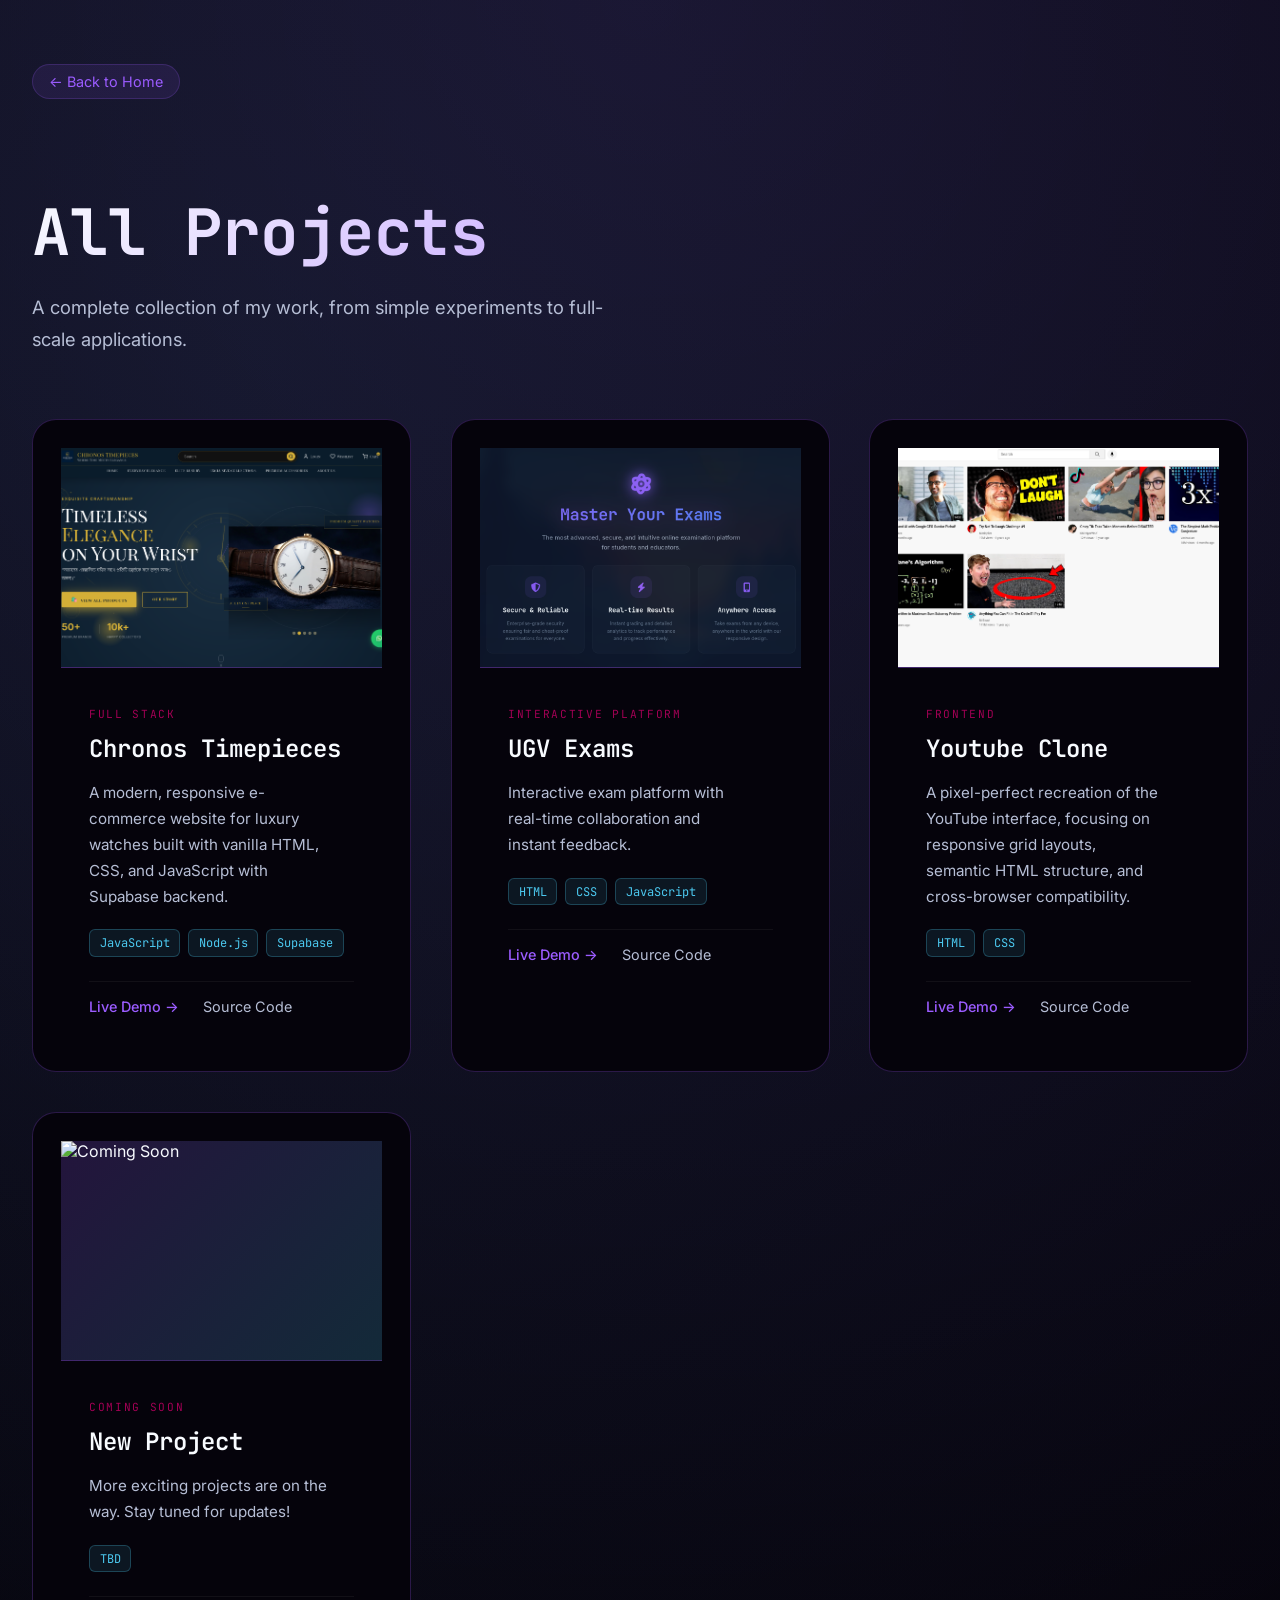
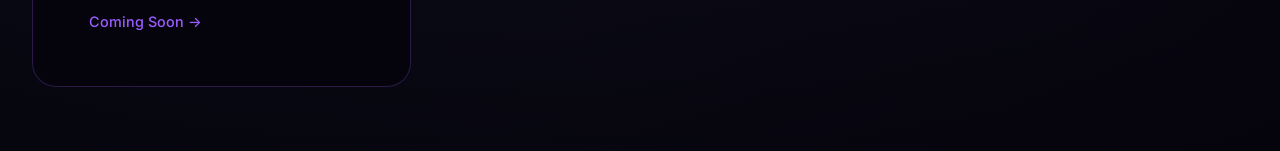
==== commit eac2488b: "Implement cinematic scroll, sticky projects, and magnetic interactions" ====
--- a/projects.html
+++ b/projects.html
@@ -225,13 +225,51 @@
       <p class="page-subtitle">A complete collection of my work, from simple experiments to full-scale applications.</p>
 
       <div class="projects-grid">
-        <!-- Project 1 -->
+        <!-- Project 1: Chronos Timepieces -->
+        <article class="project-card-full">
+          <img src="icons/Chronos-time.png" alt="Chronos Timepieces" class="project-image" />
+          <div class="project-info">
+            <p class="project-category">Full Stack</p>
+            <h3 class="project-name">Chronos Timepieces</h3>
+            <p class="project-desc">A modern, responsive e-commerce website for luxury watches built with vanilla HTML, CSS, and JavaScript with Supabase backend.</p>
+            <div class="project-tech">
+              <span>JavaScript</span>
+              <span>Node.js</span>
+              <span>Supabase</span>
+            </div>
+            <div class="project-actions">
+              <a href="https://chronostimepieces.vercel.app/" target="_blank">Live Demo →</a>
+              <a href="https://github.com/Z1NX-34/Chronos-Timepieces" target="_blank">Source Code</a>
+            </div>
+          </div>
+        </article>
+
+        <!-- Project 2: UGV Exams -->
+        <article class="project-card-full">
+          <img src="icons/ugv.png" alt="UGV Exams" class="project-image" />
+          <div class="project-info">
+            <p class="project-category">Interactive Platform</p>
+            <h3 class="project-name">UGV Exams</h3>
+            <p class="project-desc">Interactive exam platform with real-time collaboration and instant feedback.</p>
+            <div class="project-tech">
+              <span>HTML</span>
+              <span>CSS</span>
+              <span>JavaScript</span>
+            </div>
+            <div class="project-actions">
+              <a href="https://ugv-exams.vercel.app/" target="_blank">Live Demo →</a>
+              <a href="https://github.com/Z1NX-34/UGV-Exams" target="_blank">Source Code</a>
+            </div>
+          </div>
+        </article>
+
+        <!-- Project 3: Youtube Clone -->
         <article class="project-card-full">
           <img src="icons/youtube-demo.png" alt="Youtube Clone" class="project-image" />
           <div class="project-info">
             <p class="project-category">Frontend</p>
             <h3 class="project-name">Youtube Clone</h3>
-            <p class="project-desc">A simple frontend YouTube clone where I learned the fundamentals of coding with HTML and CSS. This was my first project.</p>
+            <p class="project-desc">A pixel-perfect recreation of the YouTube interface, focusing on responsive grid layouts, semantic HTML structure, and cross-browser compatibility.</p>
             <div class="project-tech">
               <span>HTML</span>
               <span>CSS</span>
@@ -239,44 +277,6 @@
             <div class="project-actions">
               <a href="https://z1nx-34.github.io/Youtube.com-Clone/" target="_blank">Live Demo →</a>
               <a href="https://github.com/Z1NX-34/Youtube.com-Clone" target="_blank">Source Code</a>
-            </div>
-          </div>
-        </article>
-
-        <!-- Project 2 -->
-        <article class="project-card-full">
-          <img src="https://placehold.co/600x400/100a1f/4cc9f0?text=Mythic+Commerce" alt="Mythic Commerce" class="project-image" />
-          <div class="project-info">
-            <p class="project-category">Full Stack</p>
-            <h3 class="project-name">Mythic Commerce</h3>
-            <p class="project-desc">Immersive shopping experience with cinematic transitions, micro-interactions, and seamless payment integration.</p>
-            <div class="project-tech">
-              <span>Next.js</span>
-              <span>Stripe</span>
-              <span>Animations</span>
-            </div>
-            <div class="project-actions">
-              <a href="#" target="_blank">Live Demo →</a>
-              <a href="#" target="_blank">Source Code</a>
-            </div>
-          </div>
-        </article>
-
-        <!-- Project 3 -->
-        <article class="project-card-full">
-          <img src="https://placehold.co/600x400/100a1f/a10054?text=Aurora+Studio" alt="Aurora Studio" class="project-image" />
-          <div class="project-info">
-            <p class="project-category">Frontend</p>
-            <h3 class="project-name">Aurora Studio</h3>
-            <p class="project-desc">Creative playground for designers with instant previews and collaborative canvases using WebRTC.</p>
-            <div class="project-tech">
-              <span>Node</span>
-              <span>WebRTC</span>
-              <span>Canvas</span>
-            </div>
-            <div class="project-actions">
-              <a href="#" target="_blank">Live Demo →</a>
-              <a href="#" target="_blank">Source Code</a>
             </div>
           </div>
         </article>
--- a/styles.css
+++ b/styles.css
@@ -7,7 +7,7 @@
   --text: #f8fbff;
   --muted: #b6bed5;
   --shadow: 0 4px 20px rgba(0, 0, 0, 0.3);
-  --card-bg: rgba(5, 3, 11, 0.7);
+  --card-bg: #05030b;
   --card-border: rgba(155, 92, 255, 0.25);
   --header-bg: rgba(5, 3, 11, 0.4);
   --header-scrolled-bg: rgba(5, 3, 11, 0.7);
@@ -148,6 +148,16 @@
   }
 }
 
+/* Motion Blur Effect for Navigation */
+body.is-navigating main {
+  filter: url(#vertical-blur); /* SVG Vertical Blur */
+  transition: filter 0.1s ease; /* Fast transition */
+}
+
+main {
+  transition: filter 0.2s ease;
+}
+
 @keyframes slideUp {
   from {
     opacity: 0;
@@ -480,12 +490,23 @@
   top: 7rem;
   left: 50%;
   transform: translateX(-50%);
-  display: flex;
-  justify-content: space-between;
-  align-items: center;
+  display: grid;
+  grid-template-columns: 1fr 1.5fr;
+  gap: 4rem;
   width: min(1200px, 92vw);
   padding: 0.5rem 0;
   z-index: 10;
+  pointer-events: none; /* Let clicks pass through */
+}
+
+
+
+.hero-info-group {
+  display: flex;
+  flex-direction: column;
+  gap: 0.25rem;
+  justify-self: start;
+  pointer-events: auto;
 }
 
 .hero-location {
@@ -525,6 +546,17 @@
   .hero-info-bar {
     top: 0.5rem;
     padding: 0.25rem 1rem;
+    display: flex;
+    justify-content: center; /* Center on mobile */
+    gap: 0;
+  }
+
+  .hero-spacer {
+    display: none;
+  }
+
+  .hero-info-group {
+    align-items: center; /* Center items stack */
   }
 
   .hero-location {
@@ -598,7 +630,7 @@
 }
 
 .hero-title {
-  font-size: clamp(2.5rem, 5vw, 4rem);
+  font-size: clamp(2.5rem, 4.5vw, 3.5rem);
   line-height: 1.1;
   font-weight: 700;
   margin: 0.5rem 0 1.5rem;
@@ -1471,268 +1503,200 @@
   border-color: var(--purple);
 }
 
-/* Project Tree Layout - Line on LEFT, Preview on RIGHT */
+/* Sticky Scroll Projects */
 .project-tree {
+  position: relative;
+  max-width: 1300px; /* Wider container */
+  margin: 0 auto;
+  padding-bottom: 10vh;
+}
+
+/* Remove the vertical line for sticky layout */
+.project-tree::before {
+  display: none;
+}
+
+.tree-item {
+  position: sticky;
+  top: 15vh;
+  display: grid;
+  grid-template-columns: 0.8fr 1.2fr; /* More balanced split */
+  gap: 2rem;
+  padding: 0;
+  margin-bottom: 20vh;
+  background: var(--card-bg);
+  border: 1px solid var(--card-border);
+  border-radius: 1.5rem;
+  overflow: hidden;
+  box-shadow: 0 -10px 40px rgba(0, 0, 0, 0.2);
+  min-height: 320px; /* Thinner height */
+  transition: transform 0.3s ease;
+}
+
+/* Stacking Logic */
+.tree-item:nth-child(1) { top: 15vh; z-index: 1; }
+.tree-item:nth-child(2) { top: 17vh; z-index: 2; }
+.tree-item:nth-child(3) { top: 19vh; z-index: 3; }
+.tree-item:nth-child(4) { top: 21vh; z-index: 4; }
+
+/* Remove old tree elements */
+.tree-branch, .tree-node, .tree-item::before {
+  display: none;
+}
+
+/* Content Side */
+.tree-content {
+  padding: 3rem;
   display: flex;
   flex-direction: column;
-  gap: 0;
+  justify-content: center;
+  background: transparent;
+  border: none;
+  max-width: 100%;
+}
+
+.tree-item:hover .tree-content {
+  max-width: 100%;
+  background: transparent;
+  border-color: transparent;
+}
+
+.tree-number {
+  font-size: 4rem;
+  opacity: 0.1;
+  font-weight: 800;
+  margin-bottom: 1rem;
+  line-height: 1;
+}
+
+.tree-title {
+  font-size: 2.5rem;
+  margin-bottom: 1rem;
+  line-height: 1.1;
+}
+
+.project-desc {
+  font-size: 1.1rem;
+  color: var(--muted);
+  line-height: 1.6;
+  margin-bottom: 1.5rem;
+  max-width: 90%;
+}
+
+.tree-tags {
+  margin-bottom: 2rem;
+}
+
+.tree-links {
+  display: flex;
+  gap: 1rem;
+  margin-top: auto;
+}
+
+.tree-links a {
+  display: inline-flex;
+  align-items: center;
+  justify-content: center;
+  padding: 0.8rem 1.5rem;
+  border-radius: 50px;
+  font-size: 0.95rem;
+  font-weight: 500;
+  text-decoration: none;
+  transition: all 0.3s ease;
+}
+
+.tree-links a:first-child {
+  background: var(--text);
+  color: var(--bg);
+  border: 1px solid var(--text);
+}
+
+.tree-links a:first-child:hover {
+  background: transparent;
+  color: var(--text);
+}
+
+.tree-links a:last-child {
+  background: transparent;
+  color: var(--text);
+  border: 1px solid var(--card-border);
+}
+
+.tree-links a:last-child:hover {
+  border-color: var(--text);
+  background: rgba(255, 255, 255, 0.05);
+}
+
+/* Preview Side (Image) */
+.tree-preview {
   position: relative;
-  max-width: 1100px;
-  margin: 0 auto;
-  padding-left: 3rem;
-}
-
-/* Vertical line on the LEFT */
-.project-tree::before {
-  content: "";
-  position: absolute;
-  left: 0.5rem;
-  top: 0;
-  bottom: 0;
-  width: 2px;
-  background: linear-gradient(180deg, var(--purple), var(--blue), var(--purple));
-  opacity: 0.5;
-}
-
-.tree-item {
-  position: relative;
-  display: flex;
-  align-items: center;
-  padding: 2rem 0;
-}
-
-/* Hide branch element - using pseudo element instead */
-.tree-branch {
-  display: none;
-}
-
-/* Node dot on the LEFT line */
-.tree-node {
-  position: absolute;
-  left: -2.75rem;
-  top: 50%;
-  transform: translateY(-50%);
-  width: 14px;
-  height: 14px;
+  right: auto;
+  top: auto;
+  transform: none;
+  width: 100%;
+  height: 100%;
   background: var(--bg);
-  border: 3px solid var(--purple);
-  border-radius: 50%;
-  z-index: 2;
-  transition: all 0.3s ease;
-}
-
-/* Horizontal connector from node to content */
-.tree-item::before {
-  content: "";
-  position: absolute;
-  left: -2.5rem;
-  top: 50%;
-  width: 2.5rem;
-  height: 2px;
-  background: var(--purple);
-  opacity: 0.4;
-}
-
-.tree-item:hover .tree-node {
-  background: var(--purple);
-  box-shadow: 0 0 20px rgba(155, 92, 255, 0.7);
-  transform: translateY(-50%) scale(1.3);
-}
-
-/* Content card - WIDE by default, shrinks on hover */
-.tree-content {
-  flex: 1;
-  padding: 1.5rem;
-  background: rgba(255, 255, 255, 0.03);
-  border: 1px solid rgba(255, 255, 255, 0.08);
-  border-radius: 1rem;
-  transition: all 0.4s ease;
-  max-width: 100%;
-}
-
-.tree-item:hover .tree-content {
-  max-width: calc(100% - 420px);
-  background: rgba(255, 255, 255, 0.06);
-  border-color: rgba(155, 92, 255, 0.4);
-}
-
-[data-theme="light"] .tree-content {
-  background: #ffffff;
-  border-color: rgba(0, 0, 0, 0.08);
-  box-shadow: 0 2px 8px rgba(0, 0, 0, 0.04);
-}
-
-[data-theme="light"] .tree-item:hover .tree-content {
-  border-color: var(--purple);
-  box-shadow: 0 8px 30px rgba(0, 0, 0, 0.1);
-}
-
-[data-theme="light"] .tree-node {
-  background: #ffffff;
-}
-
-[data-theme="light"] .tree-item:hover .tree-node {
-  background: var(--purple);
-}
-
-.tree-number {
-  font-family: var(--font-mono);
-  font-size: 0.75rem;
-  color: var(--maroon);
-  letter-spacing: 0.15em;
-  font-weight: 600;
-}
-
-.tree-title {
-  font-size: 1.4rem;
-  color: var(--text);
-  margin: 0.3rem 0 0.75rem;
-  font-weight: 600;
-  transition: color 0.3s ease;
-}
-
-.tree-item:hover .tree-title {
-  color: var(--purple);
-}
-
-.tree-tags {
-  display: flex;
-  gap: 0.5rem;
-  flex-wrap: wrap;
-  margin-bottom: 1rem;
-}
-
-.tree-tags span {
-  font-size: 0.75rem;
-  font-family: var(--font-mono);
-  color: var(--blue);
-  background: rgba(76, 201, 240, 0.1);
-  padding: 0.25rem 0.6rem;
-  border-radius: 4px;
-  border: 1px solid rgba(76, 201, 240, 0.2);
-}
-
-.tree-links {
-  display: flex;
-  gap: 1.5rem;
-}
-
-.tree-links a {
-  font-size: 0.9rem;
-  color: var(--muted);
-  text-decoration: none;
-  transition: color 0.3s ease;
-}
-
-.tree-links a:first-child {
-  color: var(--purple);
-  font-weight: 500;
-}
-
-.tree-links a:hover {
-  color: var(--text);
-}
-
-/* Preview on the RIGHT - Absolutely positioned, HIDDEN by default */
-.tree-preview {
-  position: absolute;
-  right: 0;
-  top: 50%;
-  transform: translateY(-50%) scale(0.9);
-  width: 400px;
-  background: var(--card-bg);
-  border: 1px solid rgba(255, 255, 255, 0.1);
-  border-radius: 1rem;
-  overflow: hidden;
-  opacity: 0;
-  transition: all 0.4s cubic-bezier(0.4, 0, 0.2, 1);
-  box-shadow: 0 10px 40px rgba(0, 0, 0, 0.2);
-  visibility: hidden;
-  z-index: 10;
-}
-
-.tree-item:hover .tree-preview {
+  border: none;
+  border-left: 1px solid var(--card-border);
+  border-radius: 0;
   opacity: 1;
   visibility: visible;
-  transform: translateY(-50%) scale(1);
-  border-color: rgba(155, 92, 255, 0.4);
-  box-shadow: 0 20px 60px rgba(0, 0, 0, 0.4);
+  box-shadow: none;
+  padding: 2rem; /* Add padding to frame the image */
+  display: flex;
+  align-items: center;
+  justify-content: center;
+}
+
+.tree-item:hover .tree-preview {
+  transform: none;
+  box-shadow: none;
+  border-color: var(--card-border);
 }
 
 .tree-preview img {
   width: 100%;
-  height: 180px;
-  object-fit: cover;
-  display: block;
+  height: 100%;
+  object-fit: contain; /* Show full image */
+  object-position: center;
+  border-radius: 1rem;
+  box-shadow: 0 10px 40px rgba(0, 0, 0, 0.3);
+  transition: transform 0.5s ease;
+}
+
+.tree-item:hover .tree-preview img {
+  transform: scale(1.02); /* Subtle zoom on hover */
 }
 
 .preview-overlay {
-  padding: 1.25rem;
-}
-
-.preview-overlay p {
-  font-size: 0.9rem;
-  color: var(--muted);
-  margin: 0;
-  line-height: 1.6;
-}
-
-[data-theme="light"] .tree-preview {
-  background: #ffffff;
-  border-color: rgba(0, 0, 0, 0.08);
-  box-shadow: 0 10px 40px rgba(0, 0, 0, 0.08);
-}
-
-[data-theme="light"] .tree-item:hover .tree-preview {
-  border-color: var(--purple);
-  box-shadow: 0 20px 60px rgba(0, 0, 0, 0.15);
-}
-
-/* Mobile: Stack vertically */
+  display: none;
+}
+
+/* Mobile: Disable Sticky */
 @media (max-width: 900px) {
+  .project-tree {
+    display: flex;
+    flex-direction: column;
+    gap: 2rem;
+    padding-bottom: 0;
+  }
+
   .tree-item {
+    position: relative;
+    top: auto !important;
+    margin-bottom: 0;
     grid-template-columns: 1fr;
-    gap: 1rem;
+    min-height: auto;
   }
 
   .tree-preview {
-    opacity: 0;
-    max-height: 0;
-    transform: none;
-  }
-
-  .tree-item:hover .tree-preview {
-    opacity: 1;
-    max-height: 400px;
-    transform: none;
-  }
-}
-
-@media (max-width: 768px) {
-  .project-tree {
-    padding-left: 2rem;
-  }
-
-  .tree-node {
-    left: -1.75rem;
-  }
-
-  .tree-item::before {
-    left: -1.5rem;
-    width: 1.5rem;
-  }
-
+    height: 250px;
+    border-left: none;
+    border-top: 1px solid var(--card-border);
+  }
+  
   .tree-content {
-    padding: 1rem;
-  }
-
-  .tree-title {
-    font-size: 1.2rem;
-  }
-
-  .projects-header {
-    flex-direction: column;
-    gap: 0.75rem;
+    padding: 2rem;
   }
 }
 
@@ -1813,6 +1777,72 @@
   margin-top: 3rem;
 }
 
+/* Skill Card with Spotlight Effect */
+.skill-card,
+.project-card-full {
+  background: radial-gradient(
+      600px circle at var(--mouse-x, 50%) var(--mouse-y, 50%),
+      rgba(255, 255, 255, 0.06),
+      transparent 40%
+    ),
+    var(--card-bg);
+  border: 1px solid var(--card-border);
+  border-radius: 1.25rem;
+  padding: 1.75rem;
+  transition: transform 0.1s ease, border-color 0.3s ease;
+  height: 100%;
+  display: flex;
+  flex-direction: column;
+  position: relative;
+  overflow: hidden;
+  transform-style: preserve-3d;
+  will-change: transform;
+}
+
+.skill-card::before,
+.project-card-full::before {
+  content: "";
+  position: absolute;
+  inset: 0;
+  background: radial-gradient(
+    800px circle at var(--mouse-x, 50%) var(--mouse-y, 50%),
+    rgba(255, 255, 255, 0.04),
+    transparent 40%
+  );
+  opacity: 0;
+  transition: opacity 0.5s ease;
+  pointer-events: none;
+  z-index: 0;
+}
+
+.skill-card:hover::before,
+.project-card-full:hover::before {
+  opacity: 1;
+}
+
+.skill-card > *,
+.project-card-full > * {
+  position: relative;
+  z-index: 1;
+}
+
+.skill-card:hover,
+.project-card-full:hover {
+  border-color: rgba(155, 92, 255, 0.3);
+  transform: translateY(-5px);
+  box-shadow: 0 10px 30px rgba(0, 0, 0, 0.2);
+}
+
+[data-theme="light"] .skill-card,
+[data-theme="light"] .project-card-full {
+  background: radial-gradient(
+      600px circle at var(--mouse-x, 50%) var(--mouse-y, 50%),
+      rgba(0, 0, 0, 0.03),
+      transparent 40%
+    ),
+    #ffffff;
+}
+
 .blog-card {
   background: var(--card-bg);
   border-radius: 1.2rem;
@@ -2064,10 +2094,40 @@
   height: 100%;
 }
 
-[data-scroll] {
-  /* Scroll animations disabled - elements visible immediately */
+/* Cinematic Scroll Animations */
+.reveal-element {
+  opacity: 0;
+  transform: translateY(30px);
+  filter: blur(10px);
+  transition: all 0.8s cubic-bezier(0.2, 0.8, 0.2, 1);
+  will-change: opacity, transform, filter;
+}
+
+.reveal-element.visible {
   opacity: 1;
-  transform: none;
+  transform: translateY(0);
+  filter: blur(0);
+}
+
+/* Staggered Delays */
+.stagger-1 { transition-delay: 100ms; }
+.stagger-2 { transition-delay: 200ms; }
+.stagger-3 { transition-delay: 300ms; }
+.stagger-4 { transition-delay: 400ms; }
+.stagger-5 { transition-delay: 500ms; }
+
+/* Hero Entrance Animation */
+@keyframes hero-enter {
+  0% {
+    opacity: 0;
+    transform: translateY(20px);
+    filter: blur(10px);
+  }
+  100% {
+    opacity: 1;
+    transform: translateY(0);
+    filter: blur(0);
+  }
 }
 
 /* Hamburger Menu */
